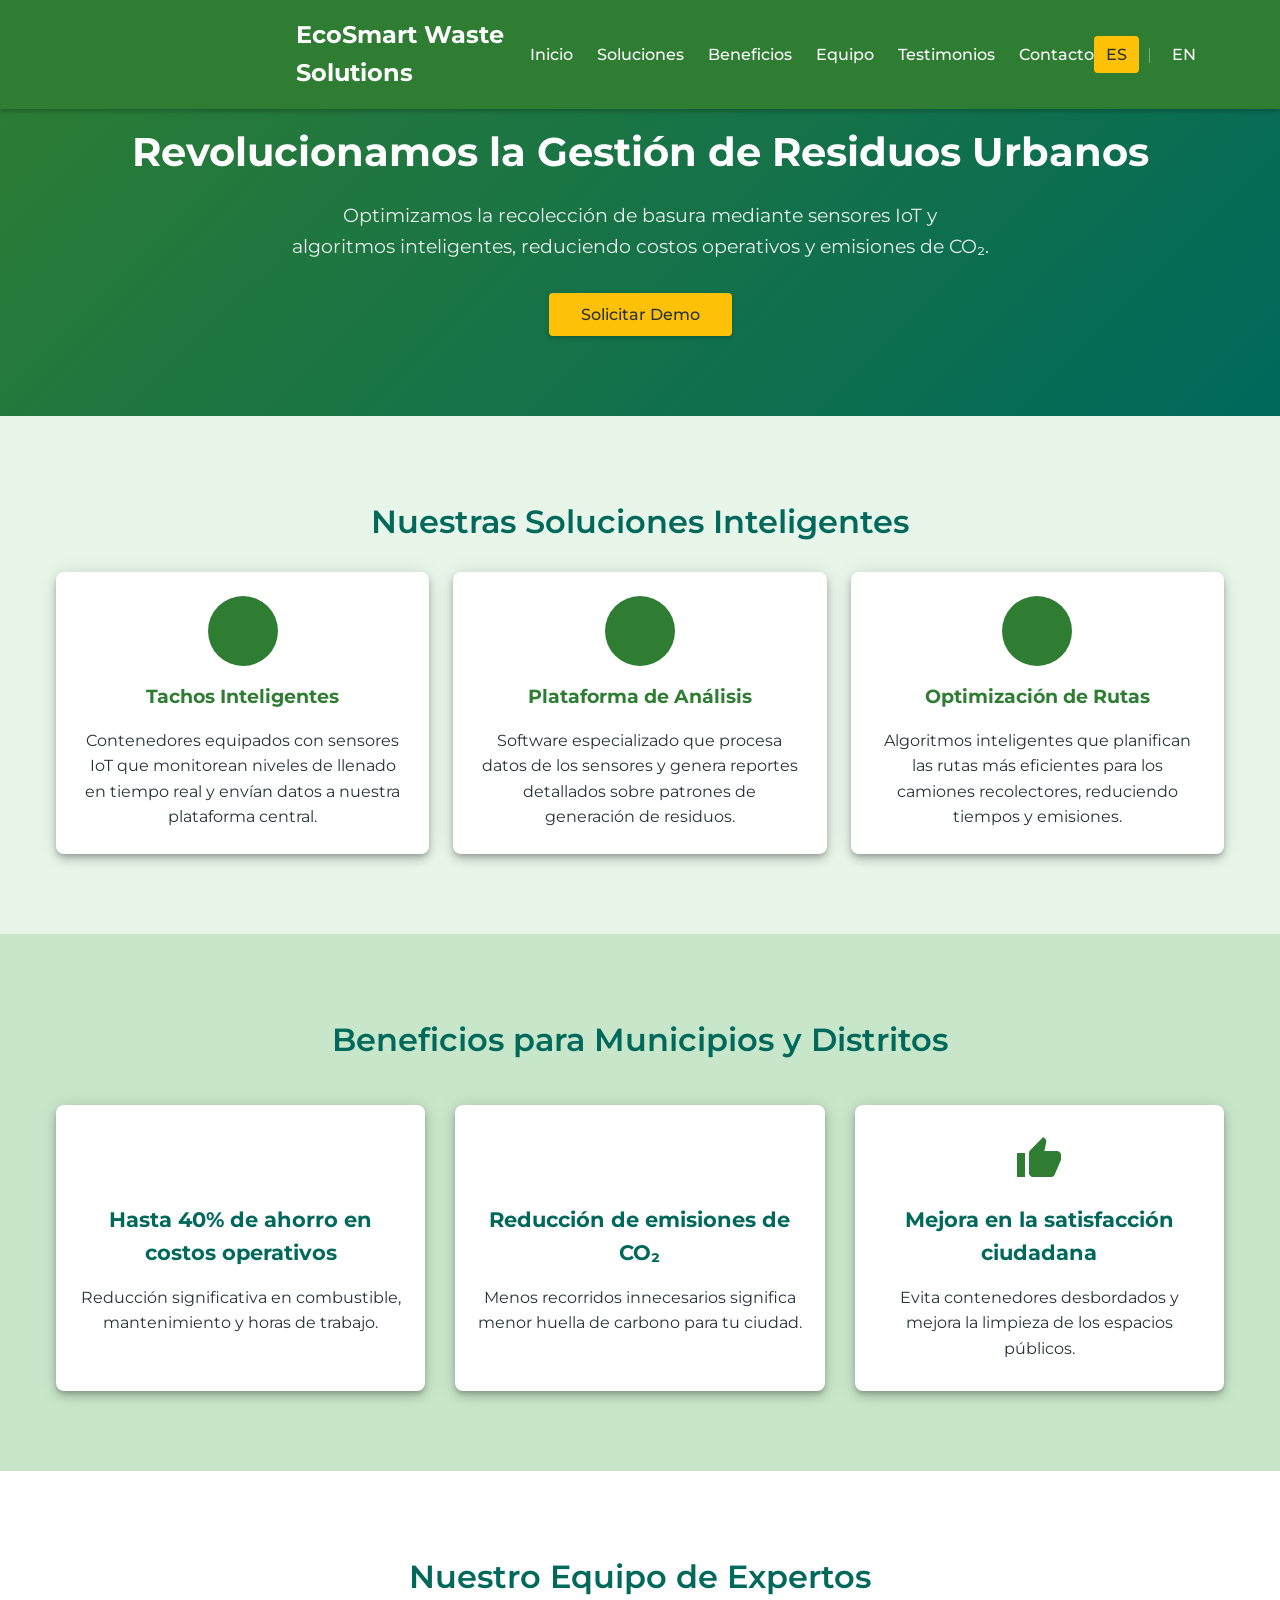
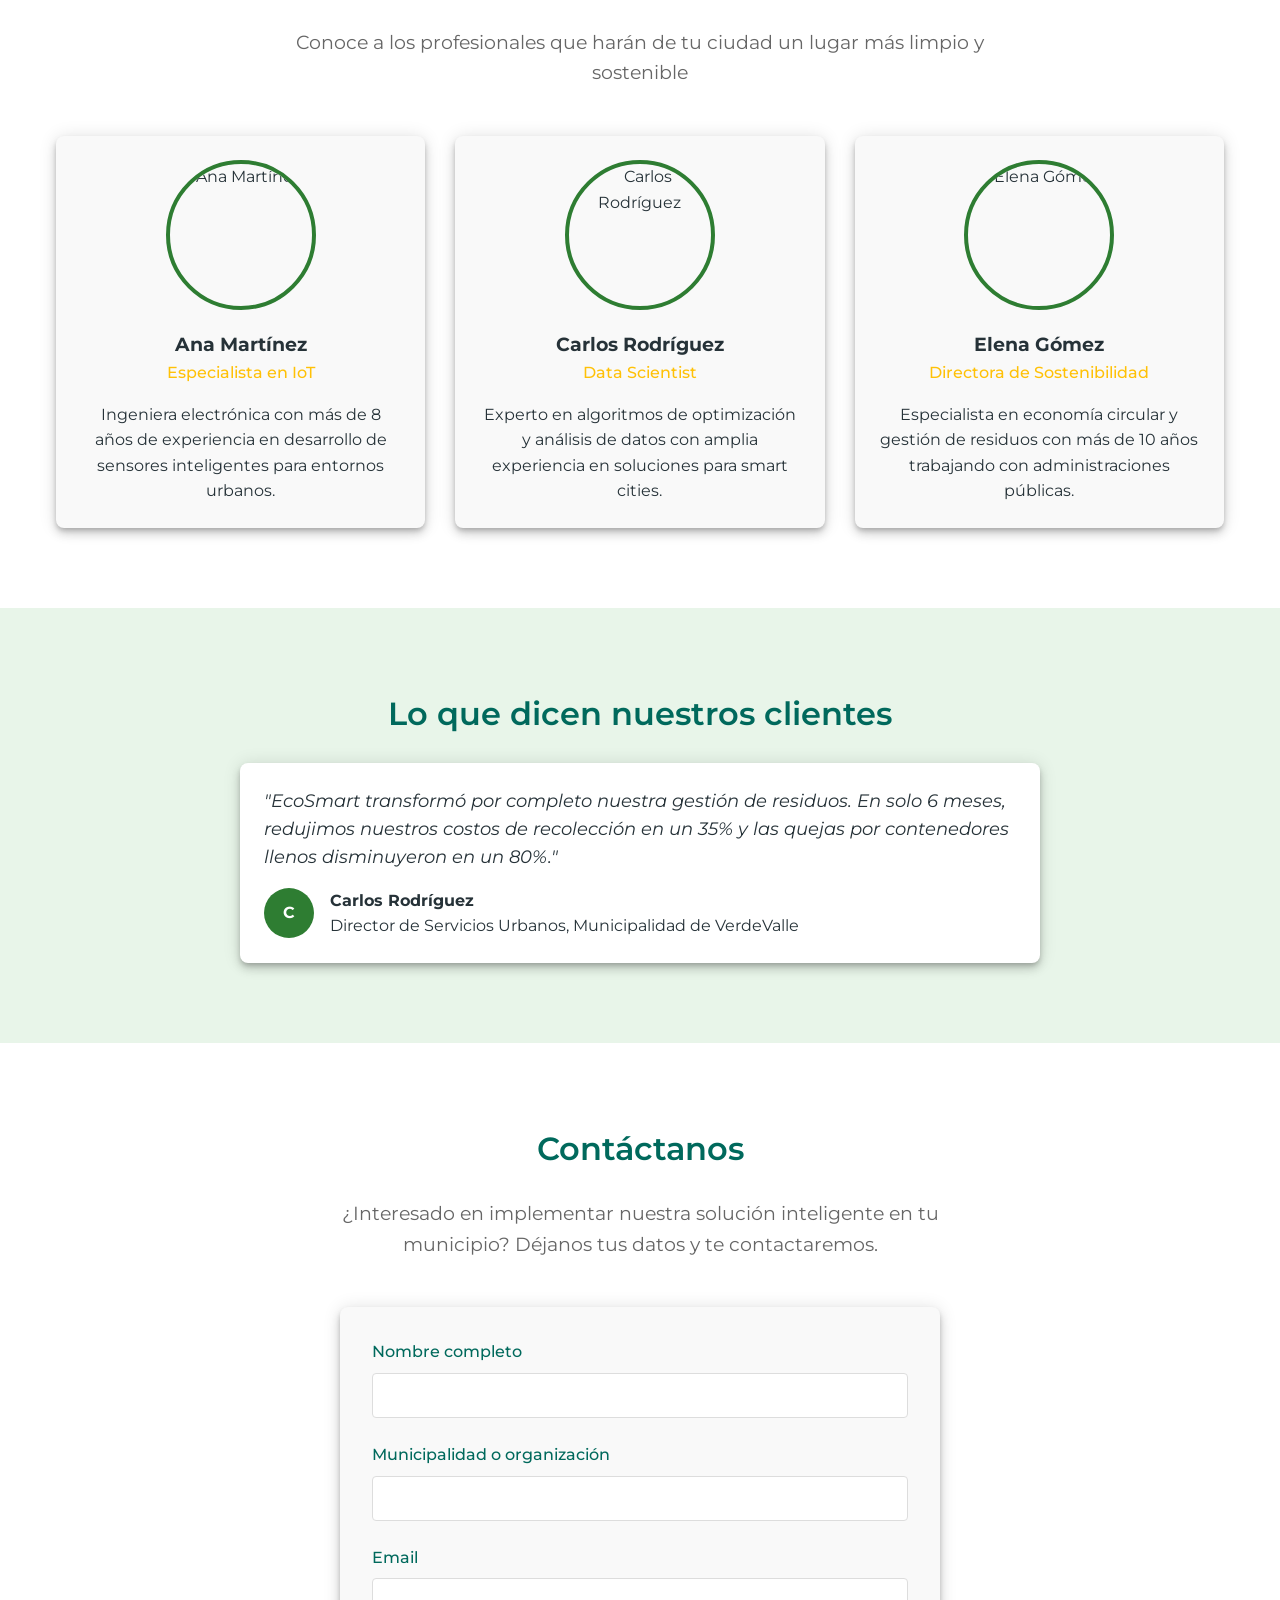
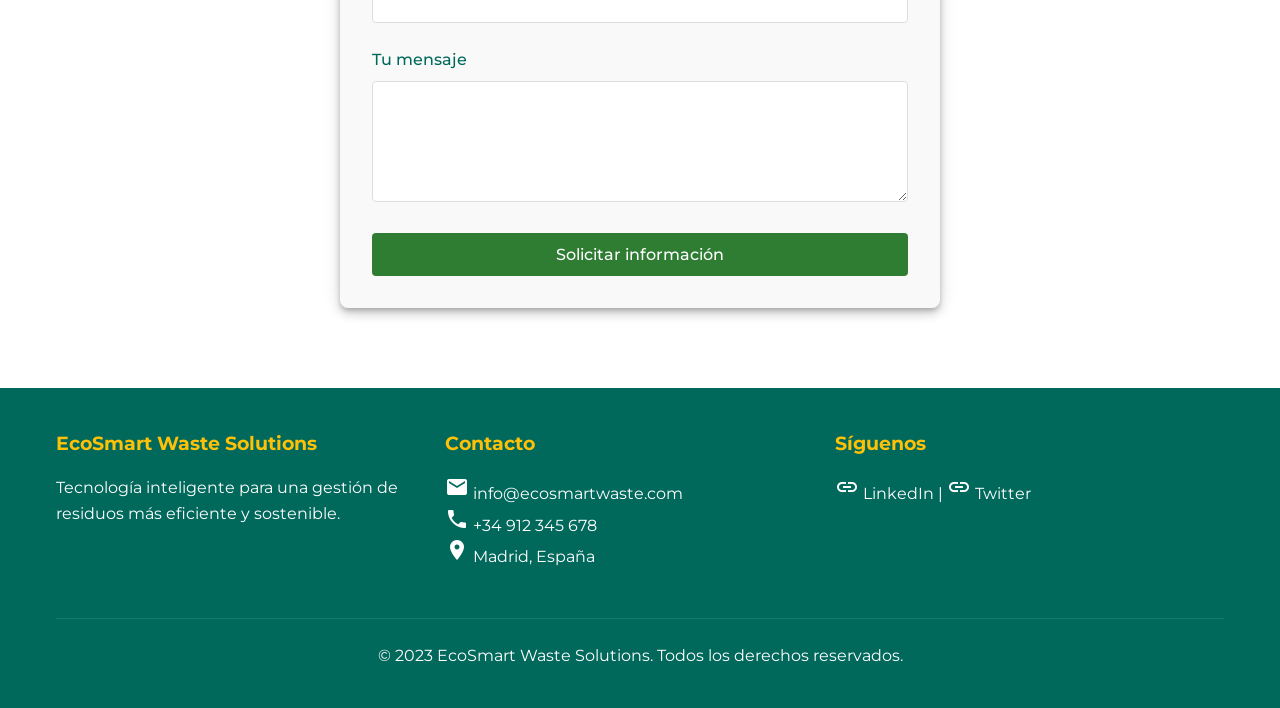
==== index.html @ aa2f8353 "Reestructured the landing page for better usability and accessibility." ====
<!DOCTYPE html>
<html lang="es">
<head>
    <meta charset="UTF-8">
    <meta name="viewport" content="width=device-width, initial-scale=1.0">
    <title>EcoSmart Waste Solutions - Gestión Inteligente de Residuos</title>
    
    <!-- Iconos de Material -->
    <link href="https://fonts.googleapis.com/icon?family=Material+Icons" rel="stylesheet">
    
    <!-- Google Fonts -->
    <link href="https://fonts.googleapis.com/css2?family=Roboto:wght@300;400;500;700&family=Montserrat:wght@400;500;600;700&display=swap" rel="stylesheet">
    
    <!-- Nuestro CSS personalizado -->
    <link rel="stylesheet" href="styles.css">
</head>
<body>
    <!-- Header -->
    <header>
        <div class="container">
            <div class="header-content">
                <div class="logo">
                    <i class="material-icons">recycling</i>
                    <span>EcoSmart Waste Solutions</span>
                </div>
                    <nav>
                        <button class="mobile-menu-btn" id="menuBtn" aria-label="Menú móvil">
                            <i class="material-icons">menu</i>
                        </button>
                        <ul id="navMenu">
                            <li><a href="#inicio">Inicio</a></li>
                            <li><a href="#soluciones">Soluciones</a></li>
                            <li><a href="#beneficios">Beneficios</a></li>
                            <li><a href="#equipo">Equipo</a></li>
                            <li><a href="#testimonios">Testimonios</a></li>
                            <li><a href="#contacto">Contacto</a></li>
                        </ul>
                    </nav>
                    <div class="header-right">
                    <div class="language-switcher">
                        <a href="index.html" class="language-btn active">ES</a>
                        <span class="language-divider">|</span>
                        <a href="index-en.html" class="language-btn">EN</a>
                    </div>
                </div>
            </div>
        </div>
    </header>

    <!-- Hero Section -->
    <section class="hero" id="inicio">
        <div class="container">
            <h1>Revolucionamos la Gestión de Residuos Urbanos</h1>
            <p>Optimizamos la recolección de basura mediante sensores IoT y algoritmos inteligentes, reduciendo costos operativos y emisiones de CO₂.</p>
            <button class="cta-button">Solicitar Demo</button>
        </div>
    </section>

    <!-- Features Section -->
    <section class="features" id="soluciones">
        <div class="container">
            <h2 class="section-title">Nuestras Soluciones Inteligentes</h2>
            <div class="features-grid">
                <div class="feature-card">
                    <div class="feature-icon">
                        <i class="material-icons">sensors</i>
                    </div>
                    <h3>Tachos Inteligentes</h3>
                    <p>Contenedores equipados con sensores IoT que monitorean niveles de llenado en tiempo real y envían datos a nuestra plataforma central.</p>
                </div>
                
                <div class="feature-card">
                    <div class="feature-icon">
                        <i class="material-icons">analytics</i>
                    </div>
                    <h3>Plataforma de Análisis</h3>
                    <p>Software especializado que procesa datos de los sensores y genera reportes detallados sobre patrones de generación de residuos.</p>
                </div>
                
                <div class="feature-card">
                    <div class="feature-icon">
                        <i class="material-icons">route</i>
                    </div>
                    <h3>Optimización de Rutas</h3>
                    <p>Algoritmos inteligentes que planifican las rutas más eficientes para los camiones recolectores, reduciendo tiempos y emisiones.</p>
                </div>
            </div>
        </div>
    </section>

    <!-- Benefits Section -->
    <section class="benefits" id="beneficios">
        <div class="container">
            <h2 class="section-title">Beneficios para Municipios y Distritos</h2>
            <div class="benefits-content">
                <div class="benefit-item">
                    <i class="material-icons">savings</i>
                    <h3>Hasta 40% de ahorro en costos operativos</h3>
                    <p>Reducción significativa en combustible, mantenimiento y horas de trabajo.</p>
                </div>
                <div class="benefit-item">
                    <i class="material-icons">eco</i>
                    <h3>Reducción de emisiones de CO₂</h3>
                    <p>Menos recorridos innecesarios significa menor huella de carbono para tu ciudad.</p>
                </div>
                <div class="benefit-item">
                    <i class="material-icons">thumb_up</i>
                    <h3>Mejora en la satisfacción ciudadana</h3>
                    <p>Evita contenedores desbordados y mejora la limpieza de los espacios públicos.</p>
                </div>
            </div>
        </div>
    </section>

    <!-- Team Section -->
    <section class="team-section" id="equipo">
        <div class="container">
            <h2 class="section-title">Nuestro Equipo de Expertos</h2>
            <p class="section-subtitle">Conoce a los profesionales que harán de tu ciudad un lugar más limpio y sostenible</p>
            
            <div class="team-grid">
                <div class="team-card">
                    <div class="team-image">
                        <img src="https://images.unsplash.com/photo-1573496359142-b8d87734a5a2?ixlib=rb-4.0.3&ixid=M3wxMjA3fDB8MHxwaG90by1wYWdlfHx8fGVufDB8fHx8fA%3D%3D&auto=format&fit=crop&w=400&q=80" alt="Ana Martínez">
                    </div>
                    <div class="team-content">
                        <h3>Ana Martínez</h3>
                        <p class="team-role">Especialista en IoT</p>
                        <p>Ingeniera electrónica con más de 8 años de experiencia en desarrollo de sensores inteligentes para entornos urbanos.</p>
                    </div>
                </div>
                
                <div class="team-card">
                    <div class="team-image">
                        <img src="https://images.unsplash.com/photo-1560250097-0b93528c311a?ixlib=rb-4.0.3&ixid=M3wxMjA3fDB8MHxwaG90by1wYWdlfHx8fGVufDB8fHx8fA%3D%3D&auto=format&fit=crop&w=400&q=80" alt="Carlos Rodríguez">
                    </div>
                    <div class="team-content">
                        <h3>Carlos Rodríguez</h3>
                        <p class="team-role">Data Scientist</p>
                        <p>Experto en algoritmos de optimización y análisis de datos con amplia experiencia en soluciones para smart cities.</p>
                    </div>
                </div>
                
                <div class="team-card">
                    <div class="team-image">
                        <img src="https://images.unsplash.com/photo-1580489944761-15a19d654956?ixlib=rb-4.0.3&ixid=M3wxMjA3fDB8MHxwaG90by1wYWdlfHx8fGVufDB8fHx8fA%3D%3D&auto=format&fit=crop&w=400&q=80" alt="Elena Gómez">
                    </div>
                    <div class="team-content">
                        <h3>Elena Gómez</h3>
                        <p class="team-role">Directora de Sostenibilidad</p>
                        <p>Especialista en economía circular y gestión de residuos con más de 10 años trabajando con administraciones públicas.</p>
                    </div>
                </div>
            </div>
        </div>
    </section>

    <!-- Testimonials Section -->
    <section class="testimonials" id="testimonios">
        <div class="container">
            <h2 class="section-title">Lo que dicen nuestros clientes</h2>
            <div class="testimonial-card">
                <p class="testimonial-content">"EcoSmart transformó por completo nuestra gestión de residuos. En solo 6 meses, redujimos nuestros costos de recolección en un 35% y las quejas por contenedores llenos disminuyeron en un 80%."</p>
                <div class="testimonial-author">
                    <div class="author-avatar">C</div>
                    <div>
                        <strong>Carlos Rodríguez</strong>
                        <p>Director de Servicios Urbanos, Municipalidad de VerdeValle</p>
                    </div>
                </div>
            </div>
        </div>
    </section>

    <!-- Contact Section -->
    <section class="contact" id="contacto">
        <div class="container">
            <h2 class="section-title">Contáctanos</h2>
            <p class="section-subtitle">¿Interesado en implementar nuestra solución inteligente en tu municipio? Déjanos tus datos y te contactaremos.</p>
            <div class="contact-form">
                <form id="contactForm">
                    <div class="form-group">
                        <label for="name">Nombre completo</label>
                        <input type="text" id="name" name="name" required>
                    </div>

                    <div class="form-group">
                        <label for="organization">Municipalidad o organización</label>
                        <input type="text" id="organization" name="organization" required>
                    </div>

                    <div class="form-group">
                        <label for="email">Email</label>
                        <input type="email" id="email" name="email" required>
                    </div>

                    <div class="form-group">
                        <label for="message">Tu mensaje</label>
                        <textarea id="message" name="message" rows="5" required></textarea>
                    </div>

                    <button type="submit" class="submit-button">Solicitar información</button>
                </form>
            </div>
        </div>
    </section>

    <!-- Footer -->
    <footer>
        <div class="container">
            <div class="footer-content">
                <div class="footer-section">
                    <h3>EcoSmart Waste Solutions</h3>
                    <p>Tecnología inteligente para una gestión de residuos más eficiente y sostenible.</p>
                </div>
                <div class="footer-section">
                    <h3>Contacto</h3>
                    <p><i class="material-icons">email</i> info@ecosmartwaste.com</p>
                    <p><i class="material-icons">phone</i> +34 912 345 678</p>
                    <p><i class="material-icons">location_on</i> Madrid, España</p>
                </div>
                <div class="footer-section">
                    <h3>Síguenos</h3>
                    <p>
                        <a href="#"><i class="material-icons">link</i> LinkedIn</a> | 
                        <a href="#"><i class="material-icons">link</i> Twitter</a>
                    </p>
                </div>
            </div>
            <div class="footer-bottom">
                <p>&copy; 2023 EcoSmart Waste Solutions. Todos los derechos reservados.</p>
            </div>
        </div>
    </footer>
</body>
</html>
---- styles.css ----
:root {
    --primary-color: #2E7D32; /* Verde principal */
    --accent-color: #FFC107; /* Amarillo/accento */
    --secondary-color: #00695C; /* Verde oscuro */
    --light-text: #ffffff;
    --dark-text: #263238;
    --light-bg: #E8F5E9; /* Verde muy claro */
    --medium-bg: #C8E6C9; /* Verde claro */
    --card-shadow: 0 3px 5px -1px rgba(0,0,0,.2), 0 6px 10px 0 rgba(0,0,0,.14), 0 1px 18px 0 rgba(0,0,0,.12);
}

* {
    margin: 0;
    padding: 0;
    box-sizing: border-box;
    font-family: 'Montserrat', 'Roboto', sans-serif;
}

body {
    background-color: var(--light-bg);
    color: var(--dark-text);
    line-height: 1.6;
}

.container {
    width: 100%;
    max-width: 1200px;
    margin: 0 auto;
    padding: 0 16px;
}

/* Header Styles */
header {
    background-color: var(--primary-color);
    color: var(--light-text);
    position: fixed;
    width: 100%;
    z-index: 1000;
    box-shadow: 0 2px 5px rgba(0,0,0,0.26);
}

.header-content {
    display: flex;
    justify-content: space-between;
    align-items: center;
    padding: 16px;
}

.header-right {
    display: flex;
    align-items: center;
    gap: 30px;
}

.logo {
    font-size: 24px;
    font-weight: 700;
    display: flex;
    align-items: center;
}

.logo i {
    margin-right: 8px;
    color: var(--accent-color);
}

nav {
    display: flex;
    align-items: center;
}

.language-switcher {
    display: flex;
    align-items: center;
    gap: 8px;
    margin-left: auto;
}

.language-btn {
    padding: 6px 12px;
    color: var(--light-text);
    text-decoration: none;
    font-weight: 500;
    background-color: transparent;
    transition: all 0.3s;
    border-radius: 4px;
}

.language-btn.active {
    background-color: var(--accent-color);
    color: var(--dark-text);
}

.language-btn:hover:not(.active) {
    background-color: rgba(255, 255, 255, 0.1);
}

.language-divider {
    color: rgba(255, 255, 255, 0.5);
    font-weight: 300;
}

nav ul {
    display: flex;
    list-style: none;
}

nav ul li {
    margin-left: 24px;
}

nav ul li a {
    color: var(--light-text);
    text-decoration: none;
    font-weight: 500;
    transition: color 0.3s;
}

nav ul li a:hover {
    color: var(--accent-color);
}

.mobile-menu-btn {
    display: none;
    background: none;
    border: none;
    color: var(--light-text);
    font-size: 24px;
    cursor: pointer;
    margin-left: 15px;
}

/* Hero Section */
.hero {
    padding-top: 120px;
    padding-bottom: 80px;
    background: linear-gradient(135deg, var(--primary-color), var(--secondary-color));
    color: var(--light-text);
    text-align: center;
}

.hero h1 {
    font-size: 2.5rem;
    margin-bottom: 16px;
    font-weight: 700;
}

.hero p {
    font-size: 1.2rem;
    max-width: 700px;
    margin: 0 auto 32px;
    opacity: 0.9;
}

.cta-button {
    background-color: var(--accent-color);
    color: var(--dark-text);
    border: none;
    padding: 12px 32px;
    font-size: 1rem;
    border-radius: 4px;
    cursor: pointer;
    font-weight: 500;
    transition: all 0.3s;
    box-shadow: 0 2px 5px rgba(0,0,0,0.2);
}

.cta-button:hover {
    background-color: #ffb300;
    transform: translateY(-2px);
    box-shadow: 0 4px 8px rgba(0,0,0,0.3);
}

/* Features Section */
.features {
    padding: 80px 0;
}

.section-title {
    text-align: center;
    margin-bottom: 24px;
    color: var(--secondary-color);
    font-size: 2rem;
    font-weight: 600;
}

.section-subtitle {
    text-align: center;
    margin-bottom: 48px;
    font-size: 1.2rem;
    max-width: 700px;
    margin-left: auto;
    margin-right: auto;
    color: #666;
}

.features-grid {
    display: grid;
    grid-template-columns: repeat(auto-fit, minmax(300px, 1fr));
    gap: 24px;
}

.feature-card {
    text-align: center;
    transition: transform 0.3s;
    padding: 24px;
    background-color: white;
    border-radius: 8px;
    box-shadow: var(--card-shadow);
}

.feature-card:hover {
    transform: translateY(-5px);
}

.feature-icon {
    background-color: var(--primary-color);
    color: white;
    width: 70px;
    height: 70px;
    border-radius: 50%;
    display: flex;
    align-items: center;
    justify-content: center;
    margin: 0 auto 16px;
    font-size: 32px;
}

.feature-card h3 {
    margin-bottom: 16px;
    color: var(--primary-color);
}

/* Benefits Section */
.benefits {
    padding: 80px 0;
    background-color: var(--medium-bg);
}

.benefits-content {
    display: grid;
    grid-template-columns: repeat(auto-fit, minmax(300px, 1fr));
    gap: 30px;
    margin-top: 40px;
}

.benefit-item {
    text-align: center;
    padding: 30px 20px;
    background-color: white;
    border-radius: 8px;
    box-shadow: var(--card-shadow);
}

.benefit-item i {
    font-size: 48px;
    color: var(--primary-color);
    margin-bottom: 20px;
}

.benefit-item h3 {
    color: var(--secondary-color);
    margin-bottom: 15px;
    font-size: 1.3rem;
}

/* Team Section */
.team-section {
    padding: 80px 0;
    background-color: white;
}

.team-grid {
    display: grid;
    grid-template-columns: repeat(auto-fit, minmax(300px, 1fr));
    gap: 30px;
    margin-top: 40px;
}

.team-card {
    text-align: center;
    padding: 24px;
    background-color: #f9f9f9;
    border-radius: 8px;
    box-shadow: var(--card-shadow);
    transition: transform 0.3s;
}

.team-card:hover {
    transform: translateY(-5px);
}

.team-image {
    width: 150px;
    height: 150px;
    margin: 0 auto 20px;
    border-radius: 50%;
    overflow: hidden;
    border: 4px solid var(--primary-color);
}

.team-image img {
    width: 100%;
    height: 100%;
    object-fit: cover;
}

.team-role {
    color: var(--accent-color);
    font-weight: 500;
    margin-bottom: 16px;
}

/* Testimonials Section */
.testimonials {
    background-color: var(--light-bg);
    padding: 80px 0;
}

.testimonial-card {
    margin: 16px;
    padding: 24px;
    background-color: white;
    border-radius: 8px;
    box-shadow: var(--card-shadow);
    max-width: 800px;
    margin: 0 auto;
}

.testimonial-content {
    font-style: italic;
    margin-bottom: 16px;
    font-size: 1.1rem;
    line-height: 1.6;
}

.testimonial-author {
    display: flex;
    align-items: center;
}

.author-avatar {
    width: 50px;
    height: 50px;
    border-radius: 50%;
    background-color: var(--primary-color);
    color: white;
    display: flex;
    align-items: center;
    justify-content: center;
    margin-right: 16px;
    font-weight: bold;
}

/* Contact Section */
.contact {
    padding: 80px 0;
    background-color: white;
}

.contact-form {
    max-width: 600px;
    margin: 0 auto;
    padding: 32px;
    background-color: #f9f9f9;
    border-radius: 8px;
    box-shadow: var(--card-shadow);
}

.form-group {
    margin-bottom: 24px;
}

.form-group label {
    display: block;
    margin-bottom: 8px;
    font-weight: 500;
    color: var(--secondary-color);
}

.form-group input,
.form-group textarea {
    width: 100%;
    padding: 12px;
    border: 1px solid #ddd;
    border-radius: 4px;
    font-size: 1rem;
    transition: border-color 0.3s;
}

.form-group input:focus,
.form-group textarea:focus {
    outline: none;
    border-color: var(--primary-color);
    box-shadow: 0 0 0 2px rgba(46, 125, 50, 0.2);
}

.submit-button {
    width: 100%;
    padding: 12px;
    font-size: 1rem;
    font-weight: 500;
    background-color: var(--primary-color);
    color: white;
    border: none;
    border-radius: 4px;
    cursor: pointer;
    transition: background-color 0.3s;
}

.submit-button:hover {
    background-color: var(--secondary-color);
}

/* Footer */
footer {
    background-color: var(--secondary-color);
    color: var(--light-text);
    padding: 40px 0;
}

.footer-content {
    display: flex;
    flex-wrap: wrap;
    justify-content: space-between;
}

.footer-section {
    flex: 1;
    min-width: 250px;
    margin-bottom: 24px;
}

.footer-section h3 {
    margin-bottom: 16px;
    font-size: 1.2rem;
    color: var(--accent-color);
}

.footer-section a {
    color: var(--light-text);
    text-decoration: none;
}

.footer-section a:hover {
    text-decoration: underline;
}

.footer-bottom {
    text-align: center;
    padding-top: 24px;
    border-top: 1px solid rgba(255,255,255,0.1);
    margin-top: 24px;
}

/* Responsive Design */
@media (max-width: 768px) {
    .header-content {
        flex-direction: column;
        gap: 15px;
    }
    
    .header-right {
        width: 100%;
        justify-content: space-between;
    }
    
    nav ul {
        display: none;
        position: absolute;
        top: 120px;
        left: 0;
        width: 100%;
        background-color: var(--primary-color);
        flex-direction: column;
        padding: 16px 0;
        box-shadow: 0 5px 5px rgba(0,0,0,0.2);
        z-index: 1000;
    }
    
    nav ul.show {
        display: flex;
    }
    
    nav ul li {
        margin: 0;
        text-align: center;
        padding: 12px 0;
    }
    
    .mobile-menu-btn {
        display: block;
    }
    
    .hero h1 {
        font-size: 2rem;
    }
    
    .hero p {
        font-size: 1rem;
    }
    
    .benefits-content,
    .features-grid,
    .team-grid {
        grid-template-columns: 1fr;
    }
    
    .footer-content {
        flex-direction: column;
    }
    
    .language-switcher {
        margin-right: 0;
    }
}
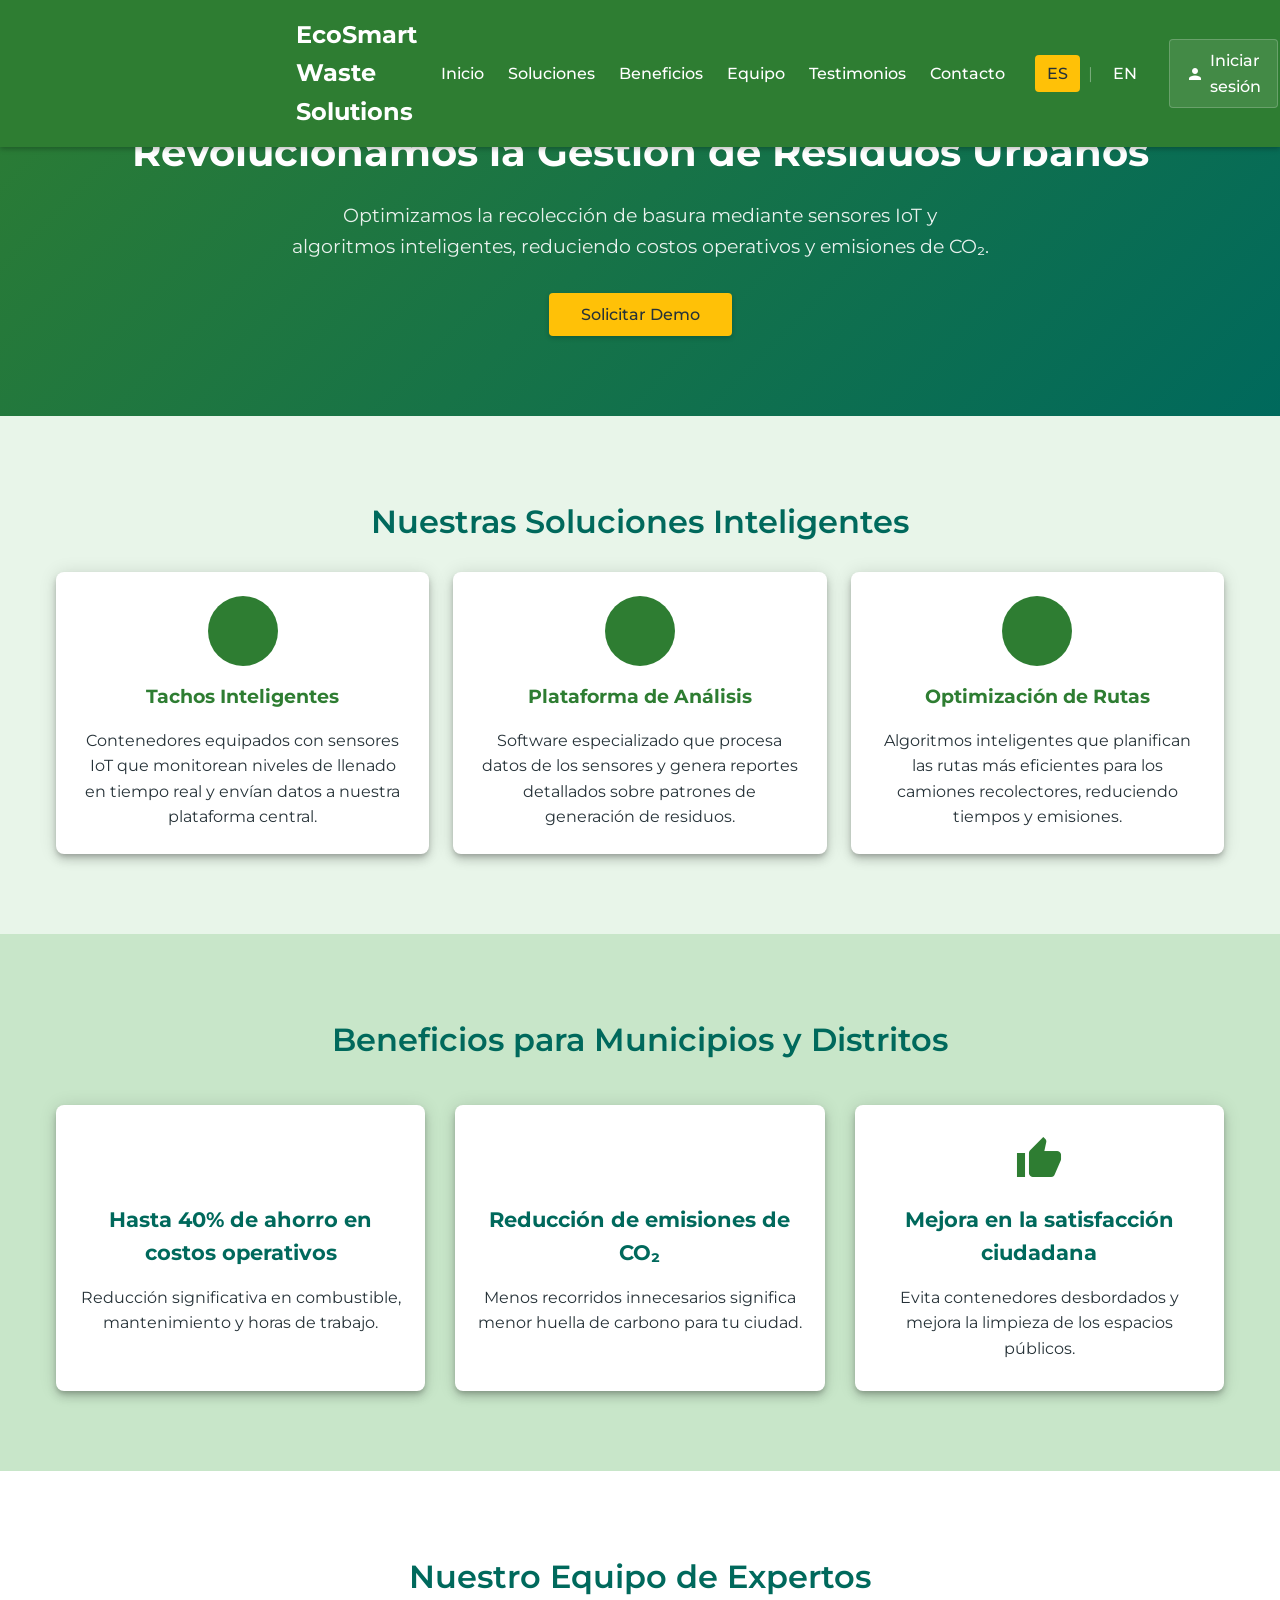
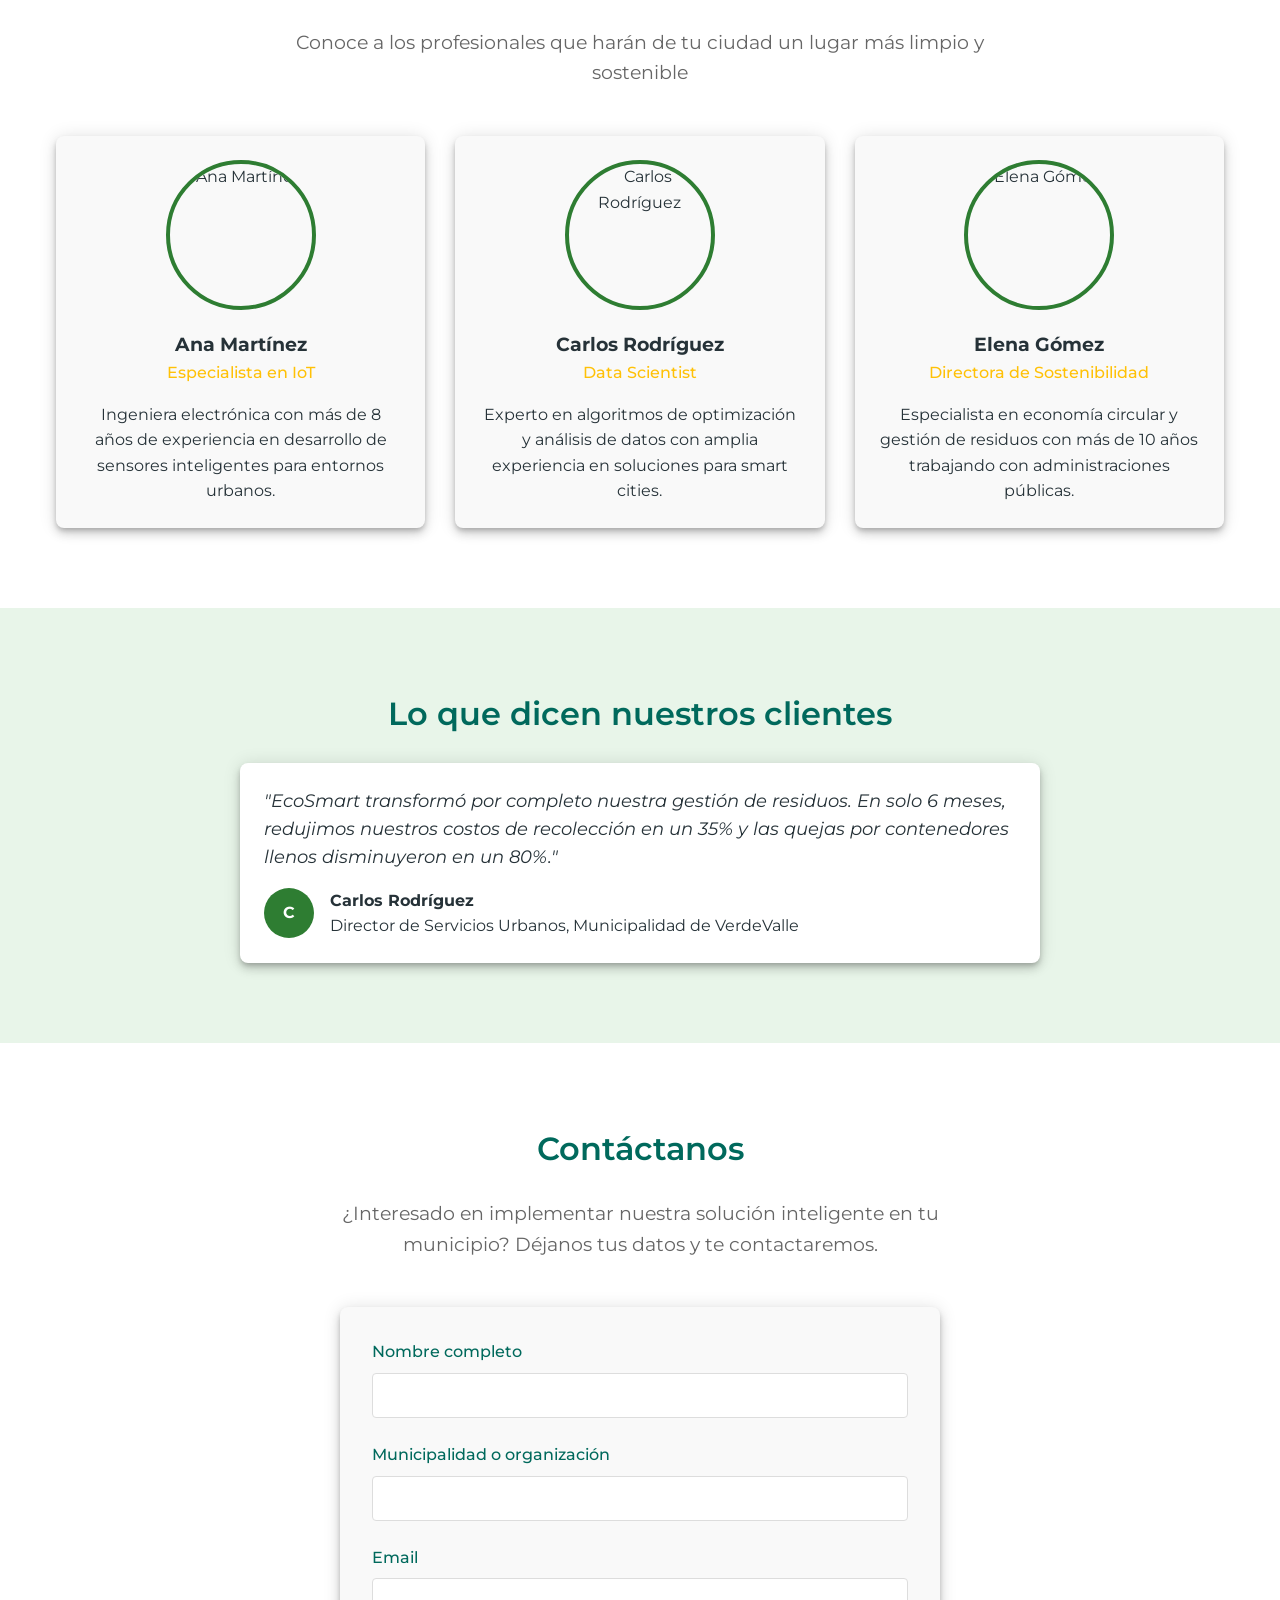
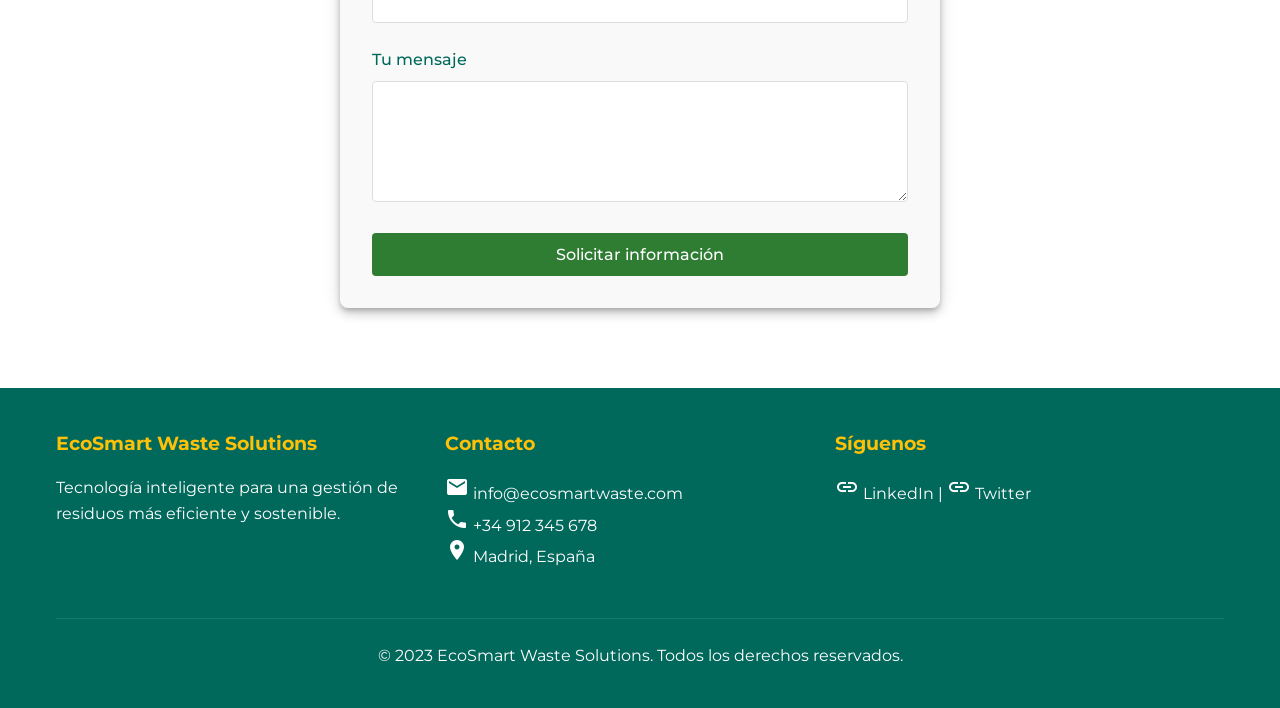
==== commit 5d777194: "Add login button and restructure header actions for improved navigation" ====
--- a/index.html
+++ b/index.html
@@ -23,6 +23,7 @@
                     <i class="material-icons">recycling</i>
                     <span>EcoSmart Waste Solutions</span>
                 </div>
+                <div class="header-right">
                     <nav>
                         <button class="mobile-menu-btn" id="menuBtn" aria-label="Menú móvil">
                             <i class="material-icons">menu</i>
@@ -36,11 +37,16 @@
                             <li><a href="#contacto">Contacto</a></li>
                         </ul>
                     </nav>
-                    <div class="header-right">
-                    <div class="language-switcher">
-                        <a href="index.html" class="language-btn active">ES</a>
-                        <span class="language-divider">|</span>
-                        <a href="index-en.html" class="language-btn">EN</a>
+                    <div class="header-actions">
+                        <div class="language-switcher">
+                            <a href="index.html" class="language-btn active">ES</a>
+                            <span class="language-divider">|</span>
+                            <a href="index-en.html" class="language-btn">EN</a>
+                        </div>
+                        <a href="http://eco-clean-web-frontend.vercel.app" class="login-btn">
+                            <i class="material-icons">person</i>
+                            Iniciar sesión
+                        </a>
                     </div>
                 </div>
             </div>
--- a/styles.css
+++ b/styles.css
@@ -52,6 +52,12 @@
     gap: 30px;
 }
 
+.header-actions {
+    display: flex;
+    align-items: center;
+    gap: 20px;
+}
+
 .logo {
     font-size: 24px;
     font-weight: 700;
@@ -73,7 +79,6 @@
     display: flex;
     align-items: center;
     gap: 8px;
-    margin-left: auto;
 }
 
 .language-btn {
@@ -98,6 +103,29 @@
 .language-divider {
     color: rgba(255, 255, 255, 0.5);
     font-weight: 300;
+}
+
+.login-btn {
+    display: flex;
+    align-items: center;
+    gap: 6px;
+    padding: 8px 16px;
+    background-color: rgba(255, 255, 255, 0.1);
+    color: var(--light-text);
+    text-decoration: none;
+    border-radius: 4px;
+    font-weight: 500;
+    transition: all 0.3s;
+    border: 1px solid rgba(255, 255, 255, 0.2);
+}
+
+.login-btn:hover {
+    background-color: rgba(255, 255, 255, 0.2);
+    transform: translateY(-1px);
+}
+
+.login-btn i {
+    font-size: 18px;
 }
 
 nav ul {
@@ -463,6 +491,18 @@
     .header-right {
         width: 100%;
         justify-content: space-between;
+    }
+    
+    .header-actions {
+        gap: 10px;
+    }
+    
+    .login-btn span {
+        display: none;
+    }
+    
+    .login-btn {
+        padding: 8px;
     }
     
     nav ul {
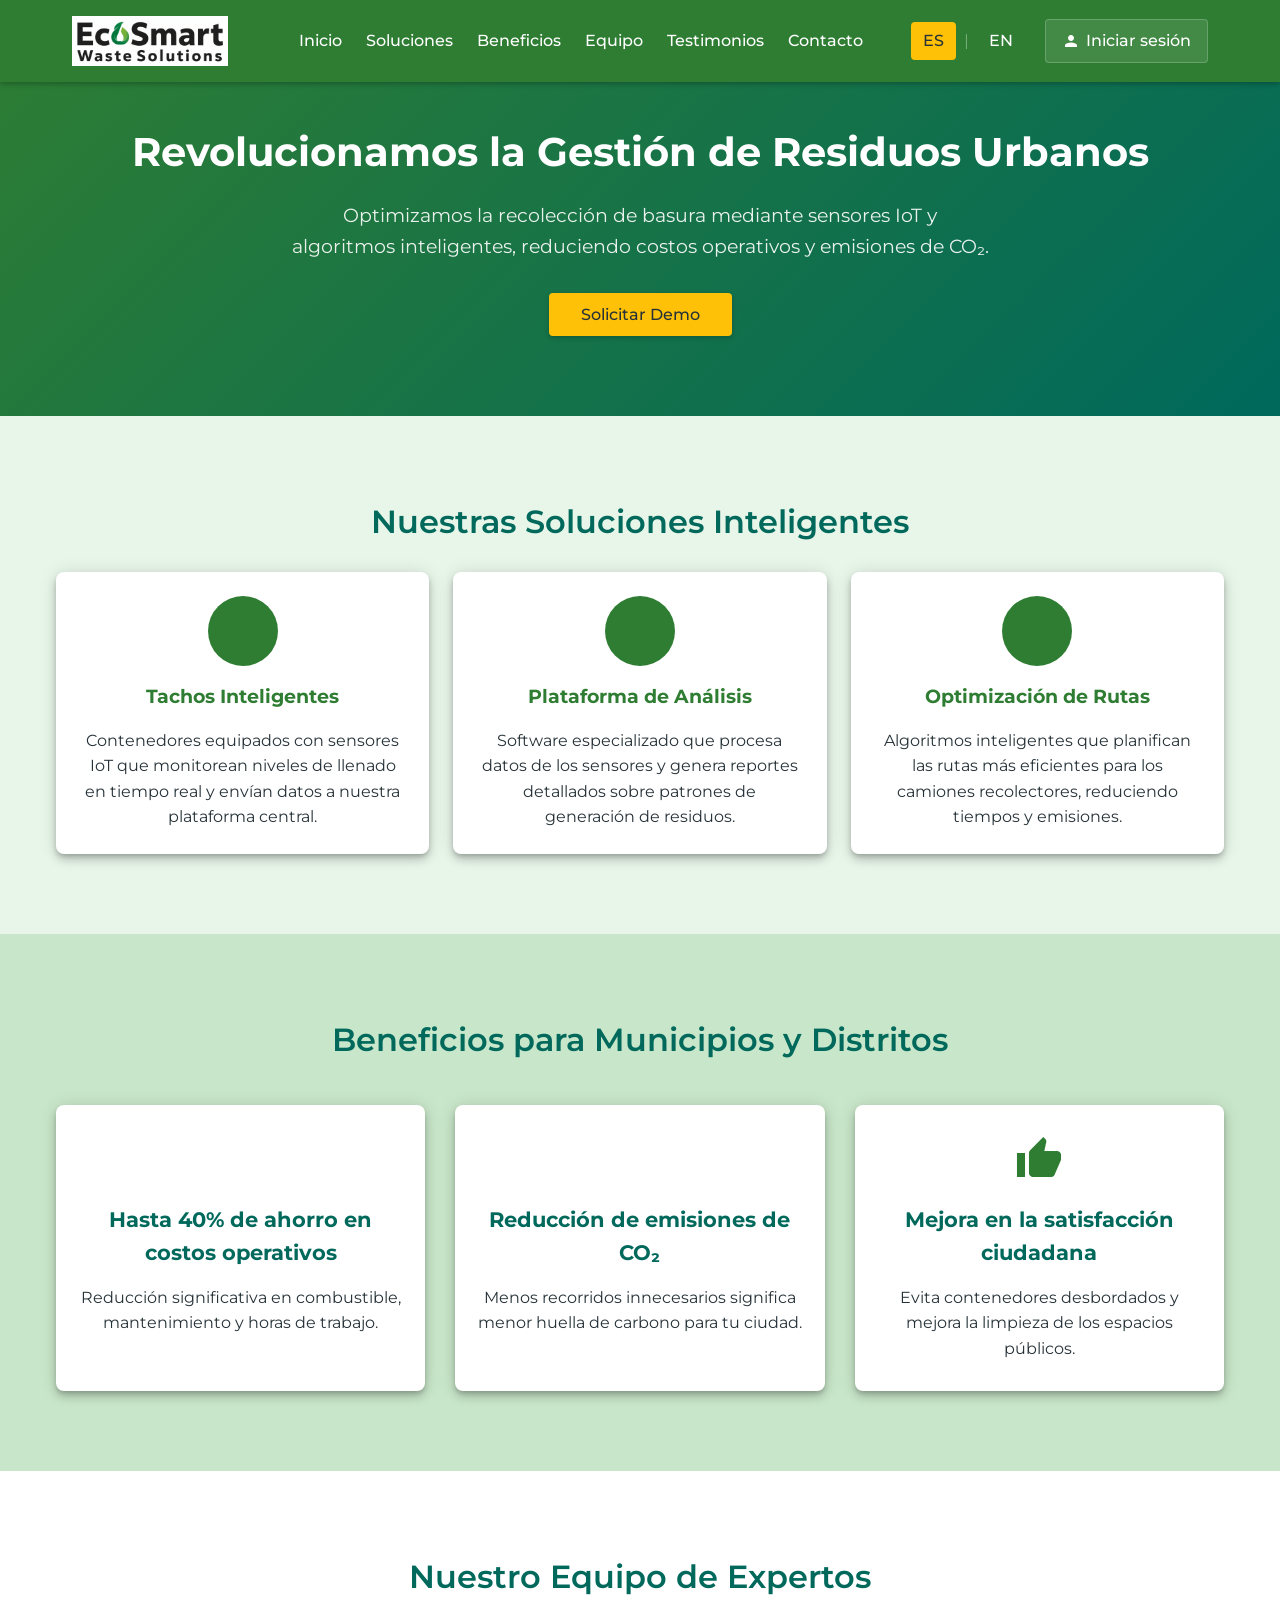
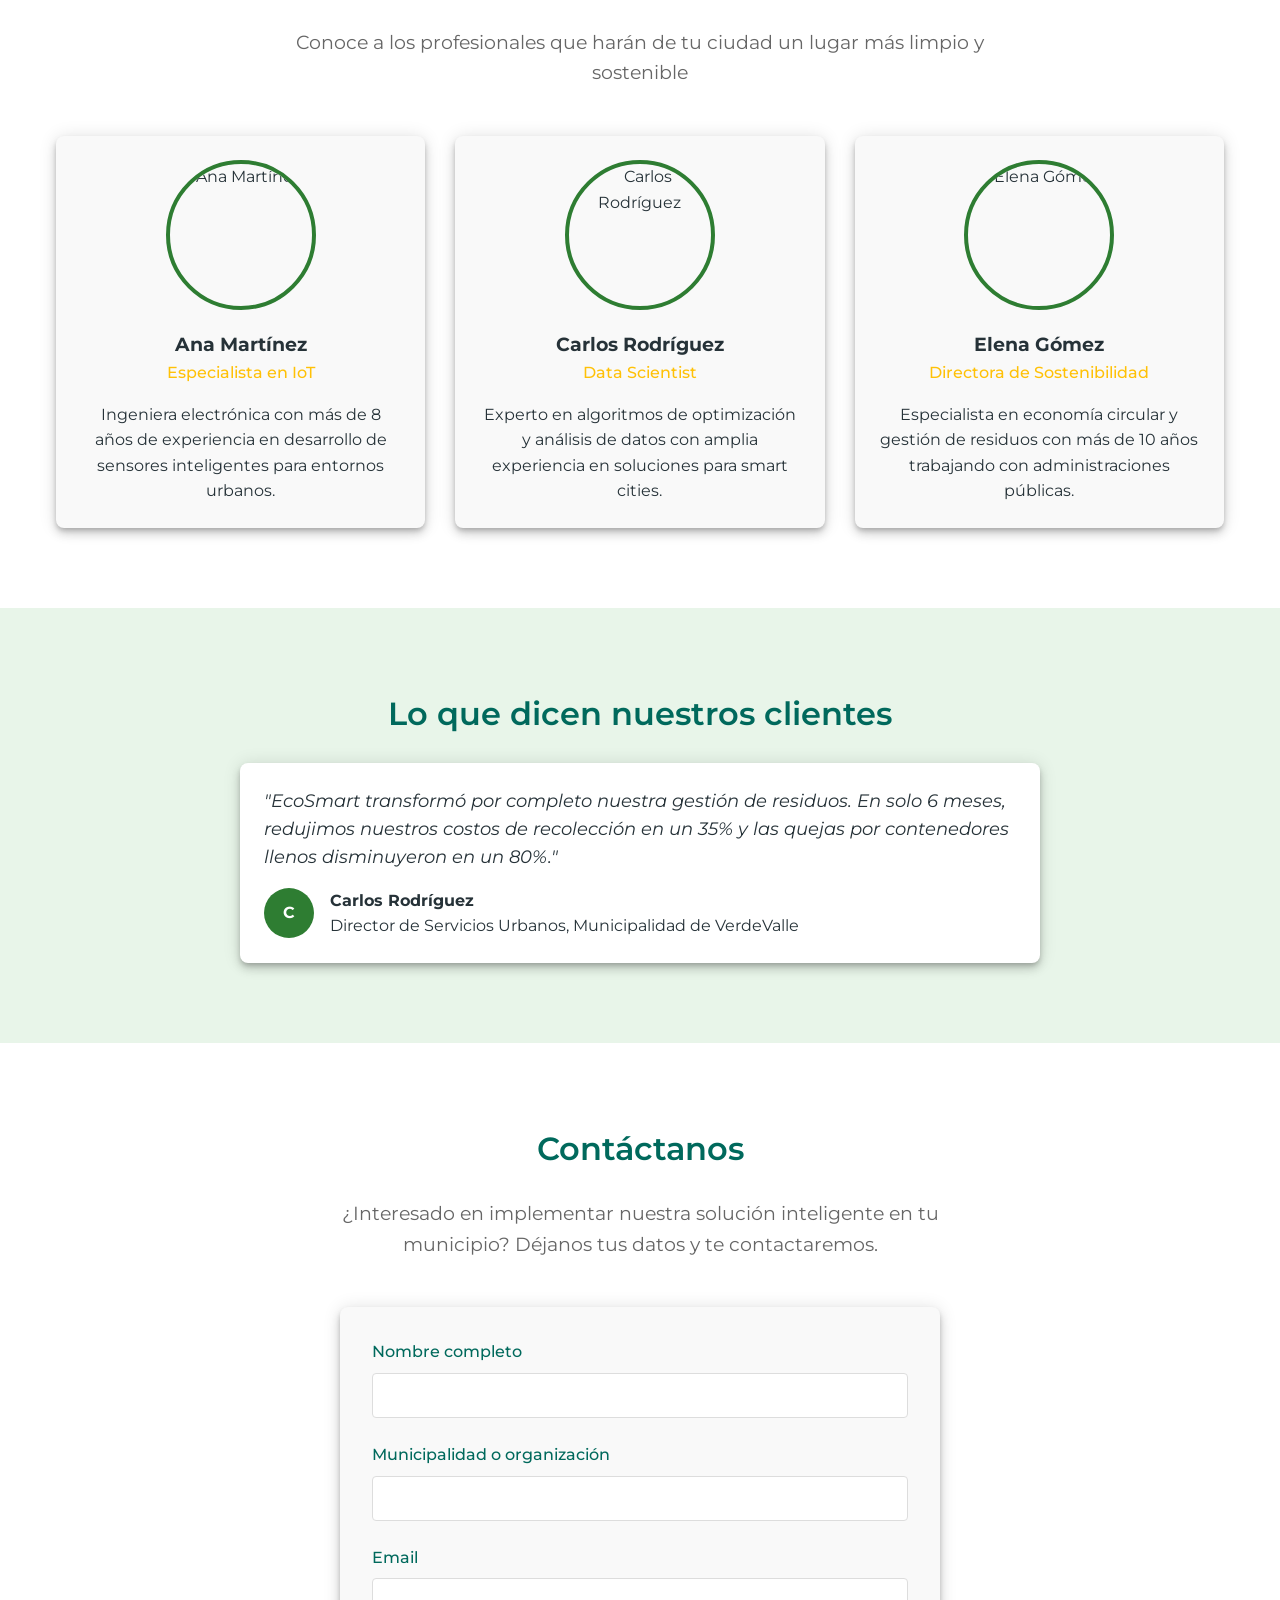
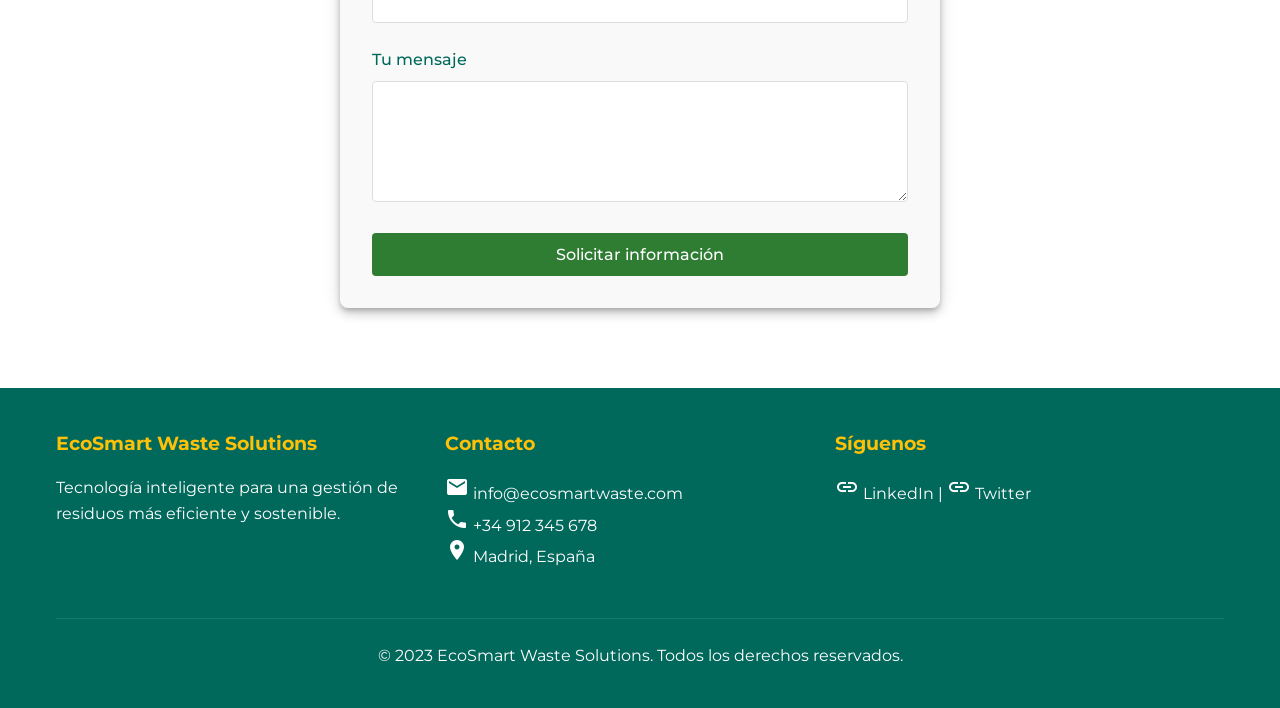
==== commit a48f5ac1: "Refactor code structure for improved readability and maintainability" ====
--- a/index.html
+++ b/index.html
@@ -20,10 +20,11 @@
         <div class="container">
             <div class="header-content">
                 <div class="logo">
-                    <i class="material-icons">recycling</i>
-                    <span>EcoSmart Waste Solutions</span>
-                </div>
-                <div class="header-right">
+                    <a href="#inicio" class="logo-link">
+                    <!-- Agrega tu logo en la carpeta images y actualiza esta ruta -->
+                    <img src="images/logo.png" alt="EcoSmart Waste Solutions" class="logo-image">
+                    </a>
+                </div>
                     <nav>
                         <button class="mobile-menu-btn" id="menuBtn" aria-label="Menú móvil">
                             <i class="material-icons">menu</i>
@@ -37,6 +38,7 @@
                             <li><a href="#contacto">Contacto</a></li>
                         </ul>
                     </nav>
+                    <div class="header-right">
                     <div class="header-actions">
                         <div class="language-switcher">
                             <a href="index.html" class="language-btn active">ES</a>
@@ -53,6 +55,7 @@
         </div>
     </header>
 
+    <!-- El resto del contenido se mantiene igual -->
     <!-- Hero Section -->
     <section class="hero" id="inicio">
         <div class="container">
--- a/styles.css
+++ b/styles.css
@@ -59,15 +59,25 @@
 }
 
 .logo {
-    font-size: 24px;
-    font-weight: 700;
-    display: flex;
-    align-items: center;
-}
-
-.logo i {
-    margin-right: 8px;
-    color: var(--accent-color);
+    display: flex;
+    align-items: center;
+}
+
+.logo-link {
+    display: flex;
+    align-items: center;
+    text-decoration: none;
+}
+
+.logo-image {
+    height: 50px;
+    width: auto;
+    display: block;
+    transition: transform 0.3s ease;
+}
+
+.logo-image:hover {
+    transform: scale(1.05);
 }
 
 nav {
@@ -495,6 +505,10 @@
     
     .header-actions {
         gap: 10px;
+    }
+    
+    .logo-image {
+        height: 40px;
     }
     
     .login-btn span {
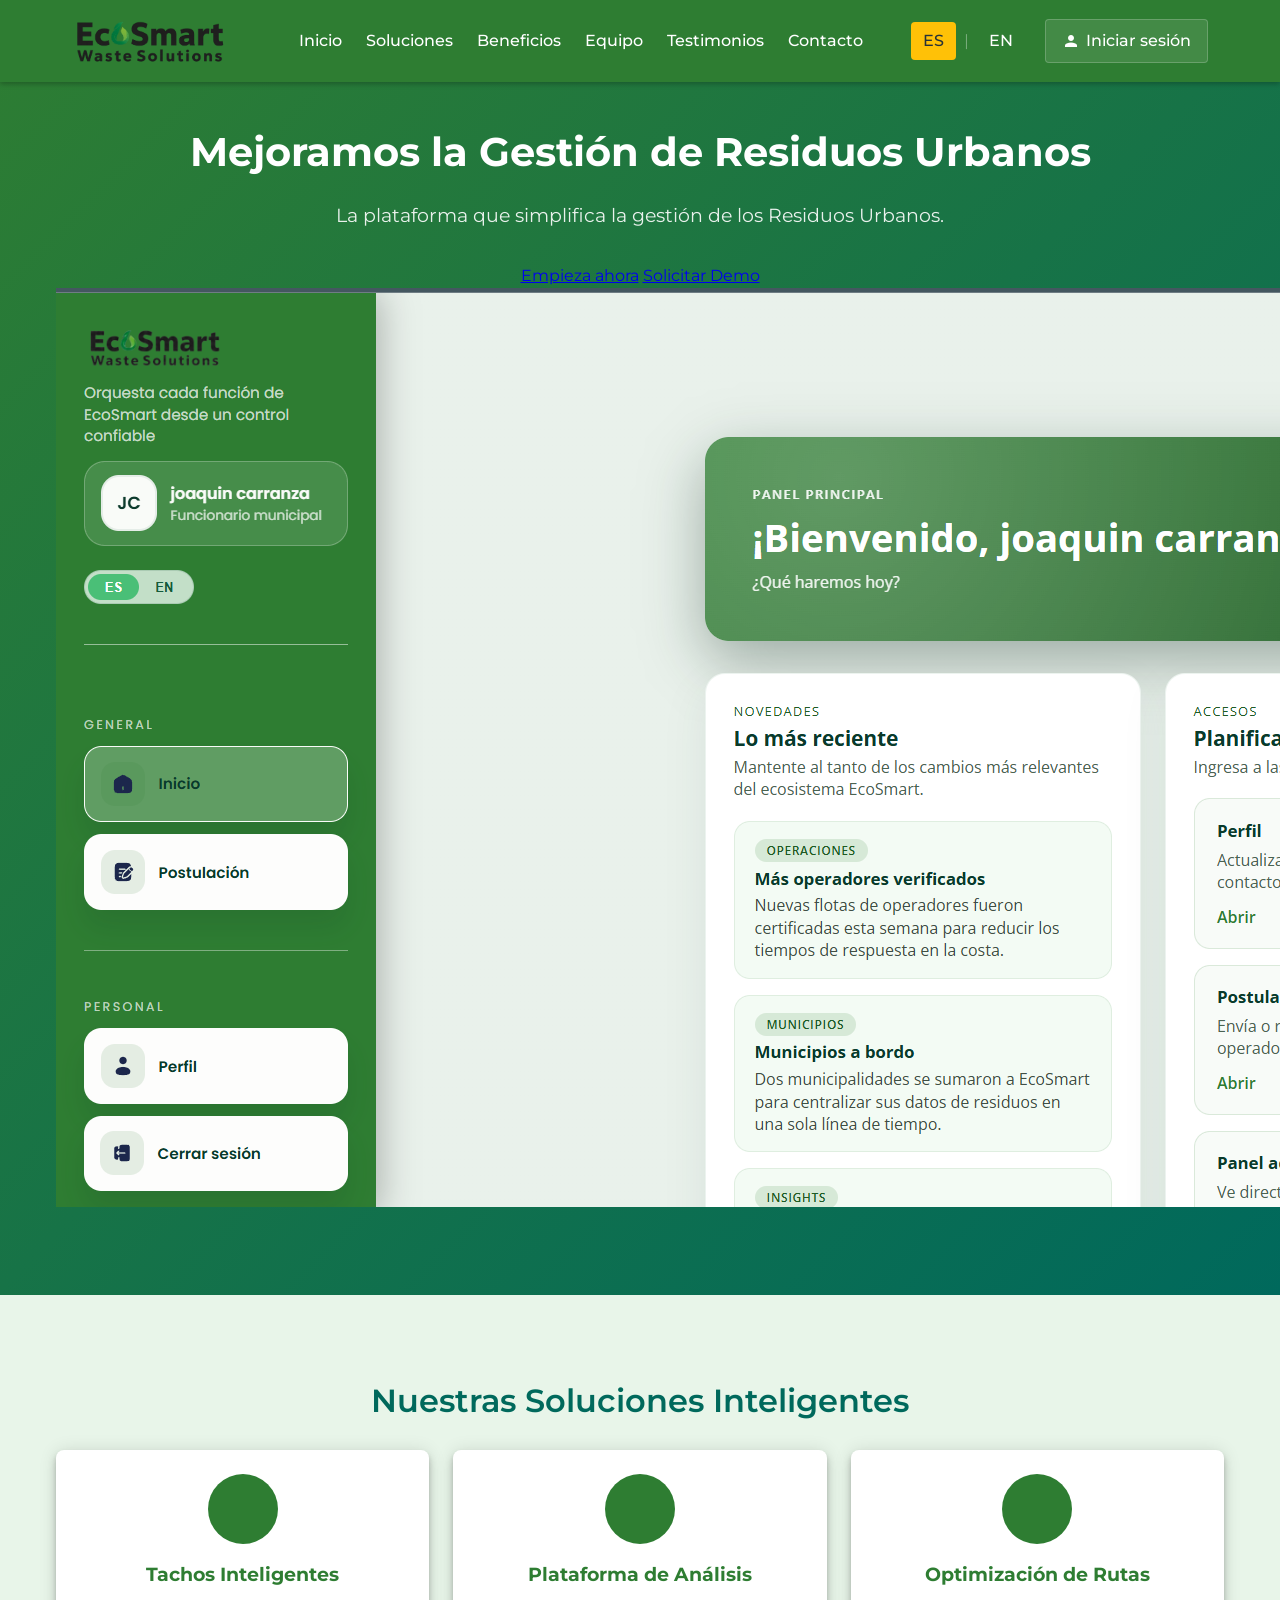
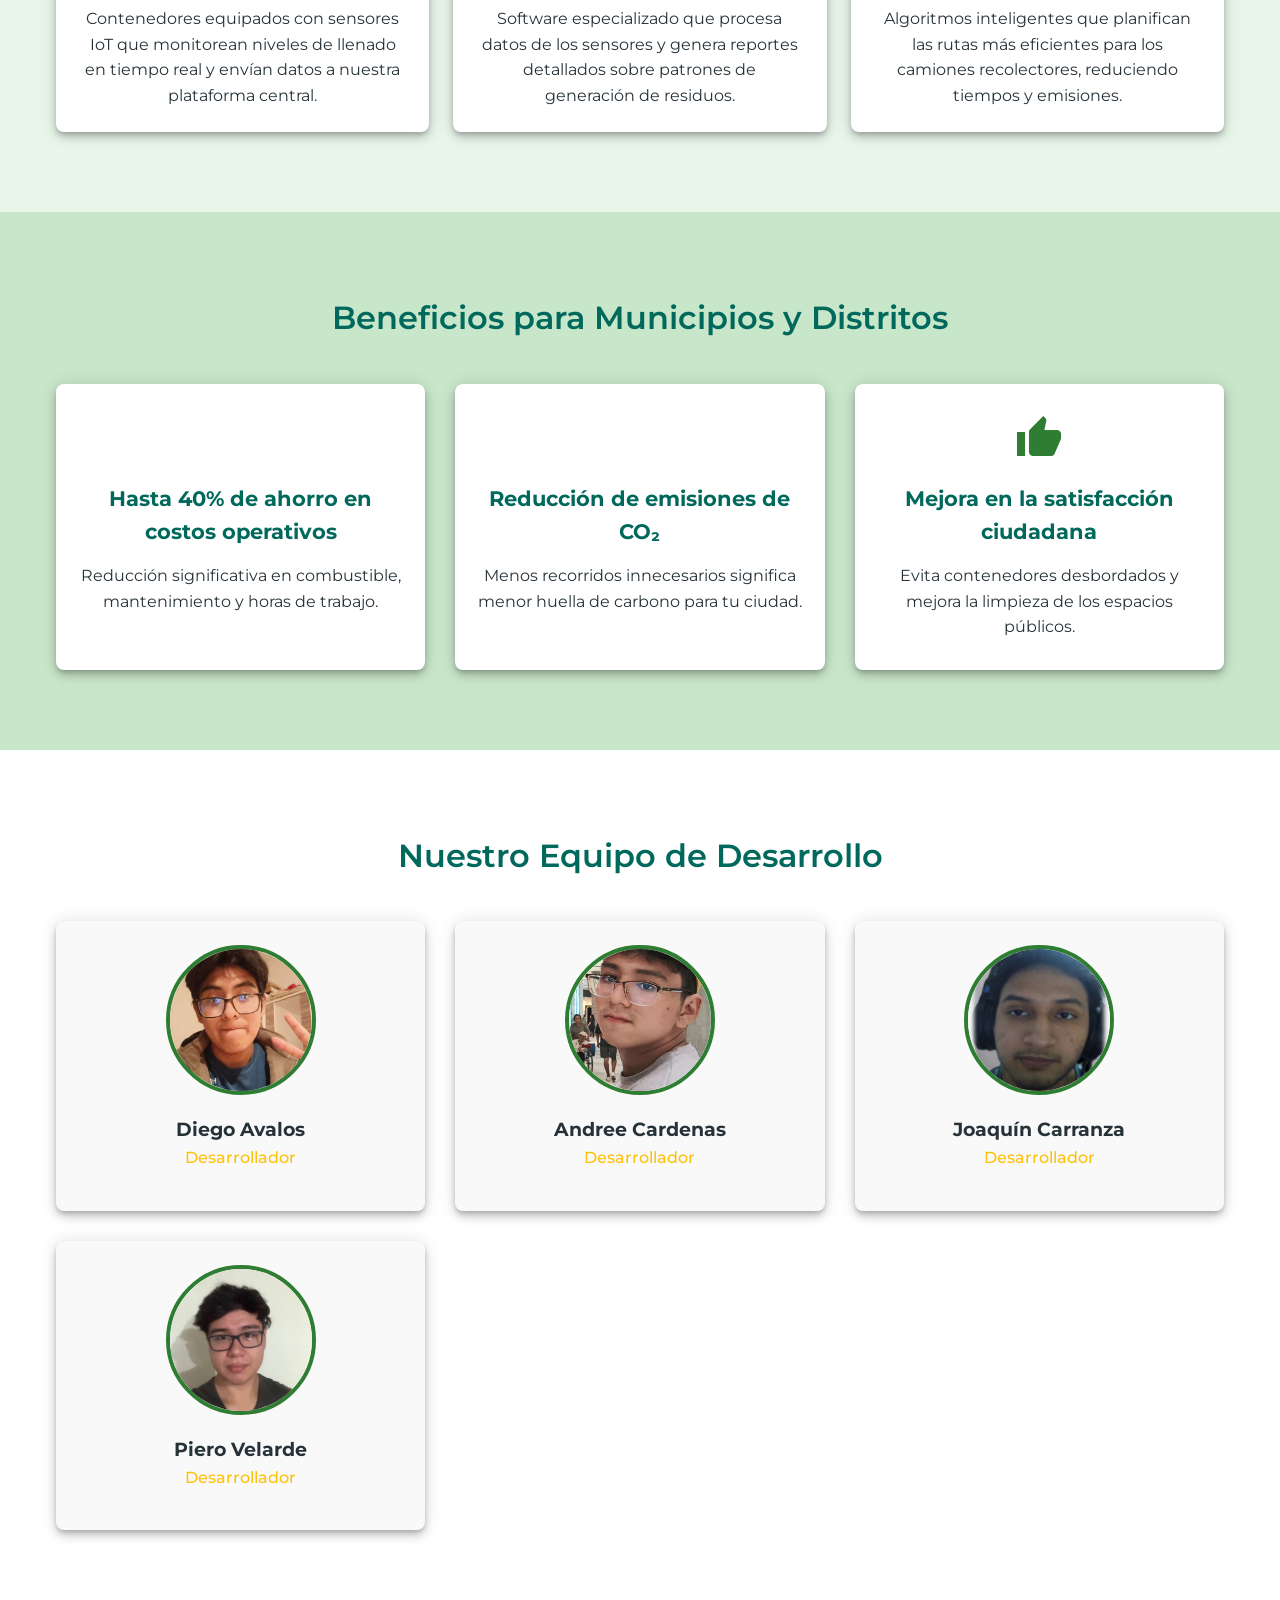
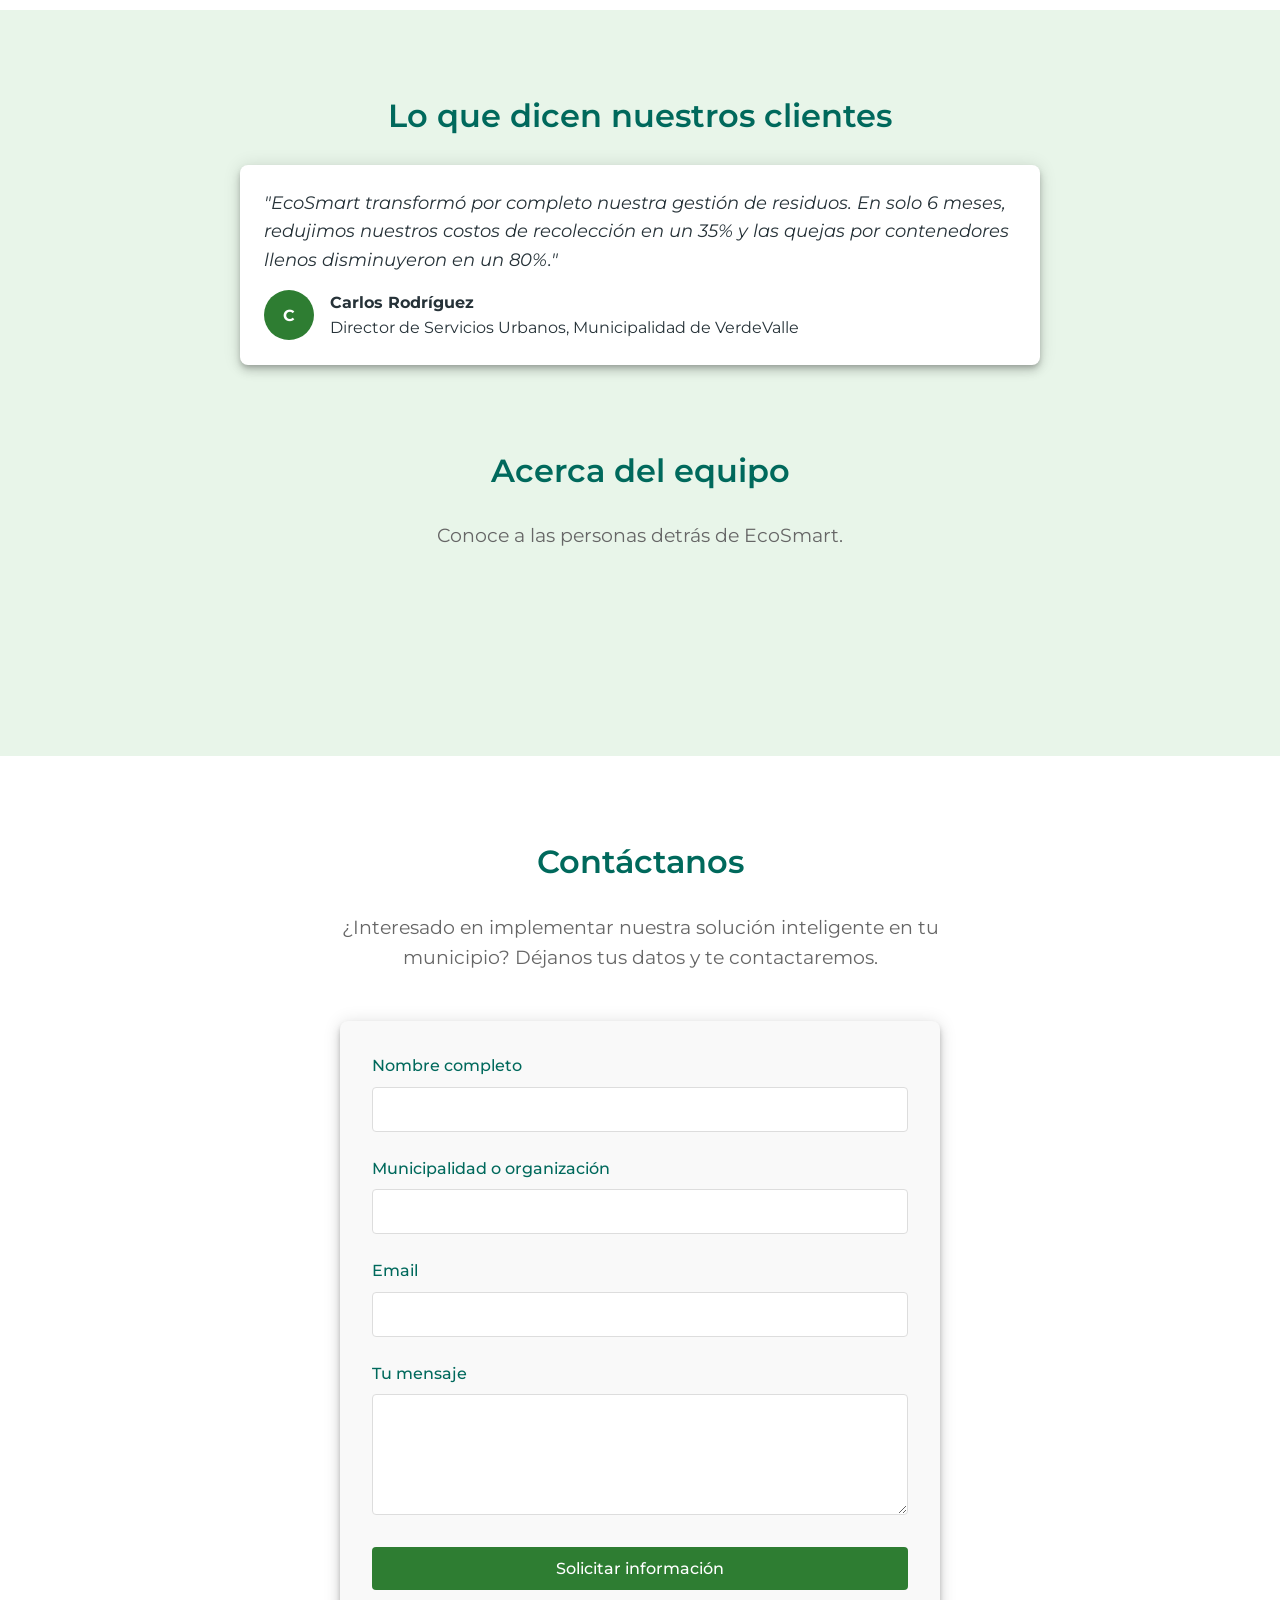
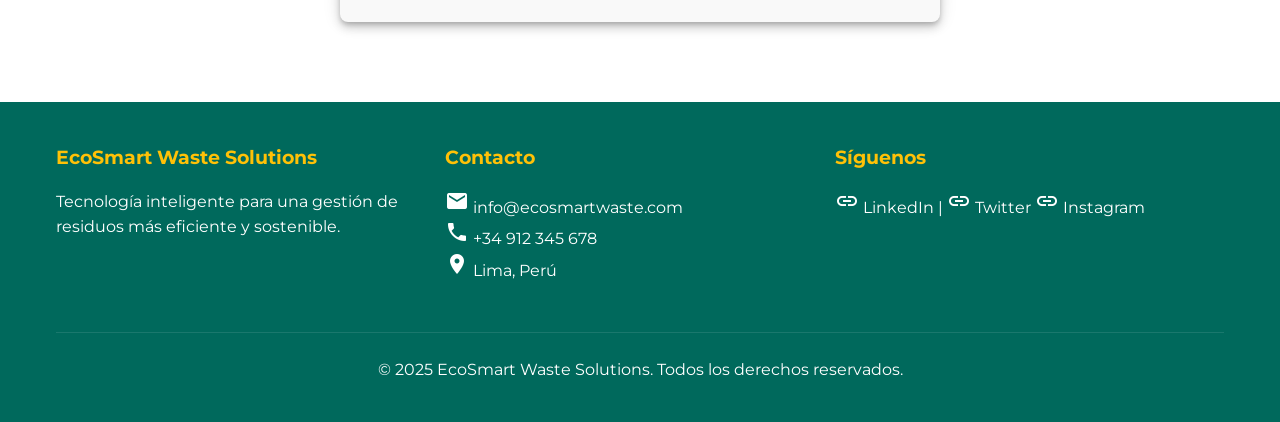
==== commit 23eeef9f: "feat(landing): add about the team section and update hero and team section" ====
--- a/index.html
+++ b/index.html
@@ -58,10 +58,20 @@
     <!-- El resto del contenido se mantiene igual -->
     <!-- Hero Section -->
     <section class="hero" id="inicio">
-        <div class="container">
-            <h1>Revolucionamos la Gestión de Residuos Urbanos</h1>
-            <p>Optimizamos la recolección de basura mediante sensores IoT y algoritmos inteligentes, reduciendo costos operativos y emisiones de CO₂.</p>
-            <button class="cta-button">Solicitar Demo</button>
+        <div class="container hero-inner">
+            <div class="hero-content">
+                <h1>Mejoramos la Gestión de Residuos Urbanos</h1>
+                <p class="hero-subtitle">La plataforma que simplifica la gestión de los Residuos Urbanos.</p>
+
+                <div class="hero-actions">
+                    <a href="#registro" class="btn btn-primary">Empieza ahora</a>
+                    <a href="#solicitar-demo" class="btn btn-outline">Solicitar Demo</a>
+                </div>
+            </div>
+
+            <div class="hero-visual" aria-hidden="true">
+                <img src="images/dashboard.png" alt="Ilustración EcoSmart">
+            </div>
         </div>
     </section>
 
@@ -124,40 +134,46 @@
     <!-- Team Section -->
     <section class="team-section" id="equipo">
         <div class="container">
-            <h2 class="section-title">Nuestro Equipo de Expertos</h2>
-            <p class="section-subtitle">Conoce a los profesionales que harán de tu ciudad un lugar más limpio y sostenible</p>
+            <h2 class="section-title">Nuestro Equipo de Desarrollo</h2>
             
             <div class="team-grid">
                 <div class="team-card">
                     <div class="team-image">
-                        <img src="https://images.unsplash.com/photo-1573496359142-b8d87734a5a2?ixlib=rb-4.0.3&ixid=M3wxMjA3fDB8MHxwaG90by1wYWdlfHx8fGVufDB8fHx8fA%3D%3D&auto=format&fit=crop&w=400&q=80" alt="Ana Martínez">
-                    </div>
-                    <div class="team-content">
-                        <h3>Ana Martínez</h3>
-                        <p class="team-role">Especialista en IoT</p>
-                        <p>Ingeniera electrónica con más de 8 años de experiencia en desarrollo de sensores inteligentes para entornos urbanos.</p>
-                    </div>
-                </div>
-                
-                <div class="team-card">
-                    <div class="team-image">
-                        <img src="https://images.unsplash.com/photo-1560250097-0b93528c311a?ixlib=rb-4.0.3&ixid=M3wxMjA3fDB8MHxwaG90by1wYWdlfHx8fGVufDB8fHx8fA%3D%3D&auto=format&fit=crop&w=400&q=80" alt="Carlos Rodríguez">
-                    </div>
-                    <div class="team-content">
-                        <h3>Carlos Rodríguez</h3>
-                        <p class="team-role">Data Scientist</p>
-                        <p>Experto en algoritmos de optimización y análisis de datos con amplia experiencia en soluciones para smart cities.</p>
-                    </div>
-                </div>
-                
-                <div class="team-card">
-                    <div class="team-image">
-                        <img src="https://images.unsplash.com/photo-1580489944761-15a19d654956?ixlib=rb-4.0.3&ixid=M3wxMjA3fDB8MHxwaG90by1wYWdlfHx8fGVufDB8fHx8fA%3D%3D&auto=format&fit=crop&w=400&q=80" alt="Elena Gómez">
-                    </div>
-                    <div class="team-content">
-                        <h3>Elena Gómez</h3>
-                        <p class="team-role">Directora de Sostenibilidad</p>
-                        <p>Especialista en economía circular y gestión de residuos con más de 10 años trabajando con administraciones públicas.</p>
+                        <img src="images/developers/DiegoAvalos.jpg" alt="Diego Avalos">
+                    </div>
+                    <div class="team-content">
+                        <h3>Diego Avalos</h3>
+                        <p class="team-role">Desarrollador</p>
+                        </div>
+                </div>
+                
+                <div class="team-card">
+                    <div class="team-image">
+                        <img src="images/developers/AndreeCardenas.jpg" alt="Andree Cardenas">
+                    </div>
+                    <div class="team-content">
+                        <h3>Andree Cardenas</h3>
+                        <p class="team-role">Desarrollador</p>
+                        </div>
+                </div>
+                
+                <div class="team-card">
+                    <div class="team-image">
+                        <img src="images/developers/JoaquinCarranza.jpeg" alt="Joaquín Carranza">
+                    </div>
+                    <div class="team-content">
+                        <h3>Joaquín Carranza</h3>
+                        <p class="team-role">Desarrollador</p>
+                        </div>
+                </div>
+
+                <div class="team-card">
+                    <div class="team-image">
+                        <img src="images/developers/PieroVelarde.jpg" alt="Piero Velarde">
+                    </div>
+                    <div class="team-content">
+                        <h3>Piero Velarde</h3>
+                        <p class="team-role">Desarrollador</p>
                     </div>
                 </div>
             </div>
@@ -181,6 +197,22 @@
         </div>
     </section>
 
+    <!-- About-The-Team Section -->
+    <section class="about-team" id="about-team">
+        <div class="container">
+            <h2 class="section-title">Acerca del equipo</h2>
+            <p class="section-subtitle">Conoce a las personas detrás de EcoSmart.</p>
+
+            <div class="video-wrapper">
+                <div class="video-responsive">
+                    <iframe src="https://www.youtube.com/embed/dQw4w9WgXcQ" title="About the EcoSmart team" frameborder="0"
+                            allow="accelerometer; autoplay; clipboard-write; encrypted-media; gyroscope; picture-in-picture" allowfullscreen>
+                    </iframe>
+                </div>
+            </div>
+        </div>
+    </section>
+
     <!-- Contact Section -->
     <section class="contact" id="contacto">
         <div class="container">
@@ -226,18 +258,19 @@
                     <h3>Contacto</h3>
                     <p><i class="material-icons">email</i> info@ecosmartwaste.com</p>
                     <p><i class="material-icons">phone</i> +34 912 345 678</p>
-                    <p><i class="material-icons">location_on</i> Madrid, España</p>
+                    <p><i class="material-icons">location_on</i> Lima, Perú</p>
                 </div>
                 <div class="footer-section">
                     <h3>Síguenos</h3>
                     <p>
                         <a href="#"><i class="material-icons">link</i> LinkedIn</a> | 
                         <a href="#"><i class="material-icons">link</i> Twitter</a>
+                        <a href="#"><i class="material-icons">link</i> Instagram</a>
                     </p>
                 </div>
             </div>
             <div class="footer-bottom">
-                <p>&copy; 2023 EcoSmart Waste Solutions. Todos los derechos reservados.</p>
+                <p>&copy; 2025 EcoSmart Waste Solutions. Todos los derechos reservados.</p>
             </div>
         </div>
     </footer>
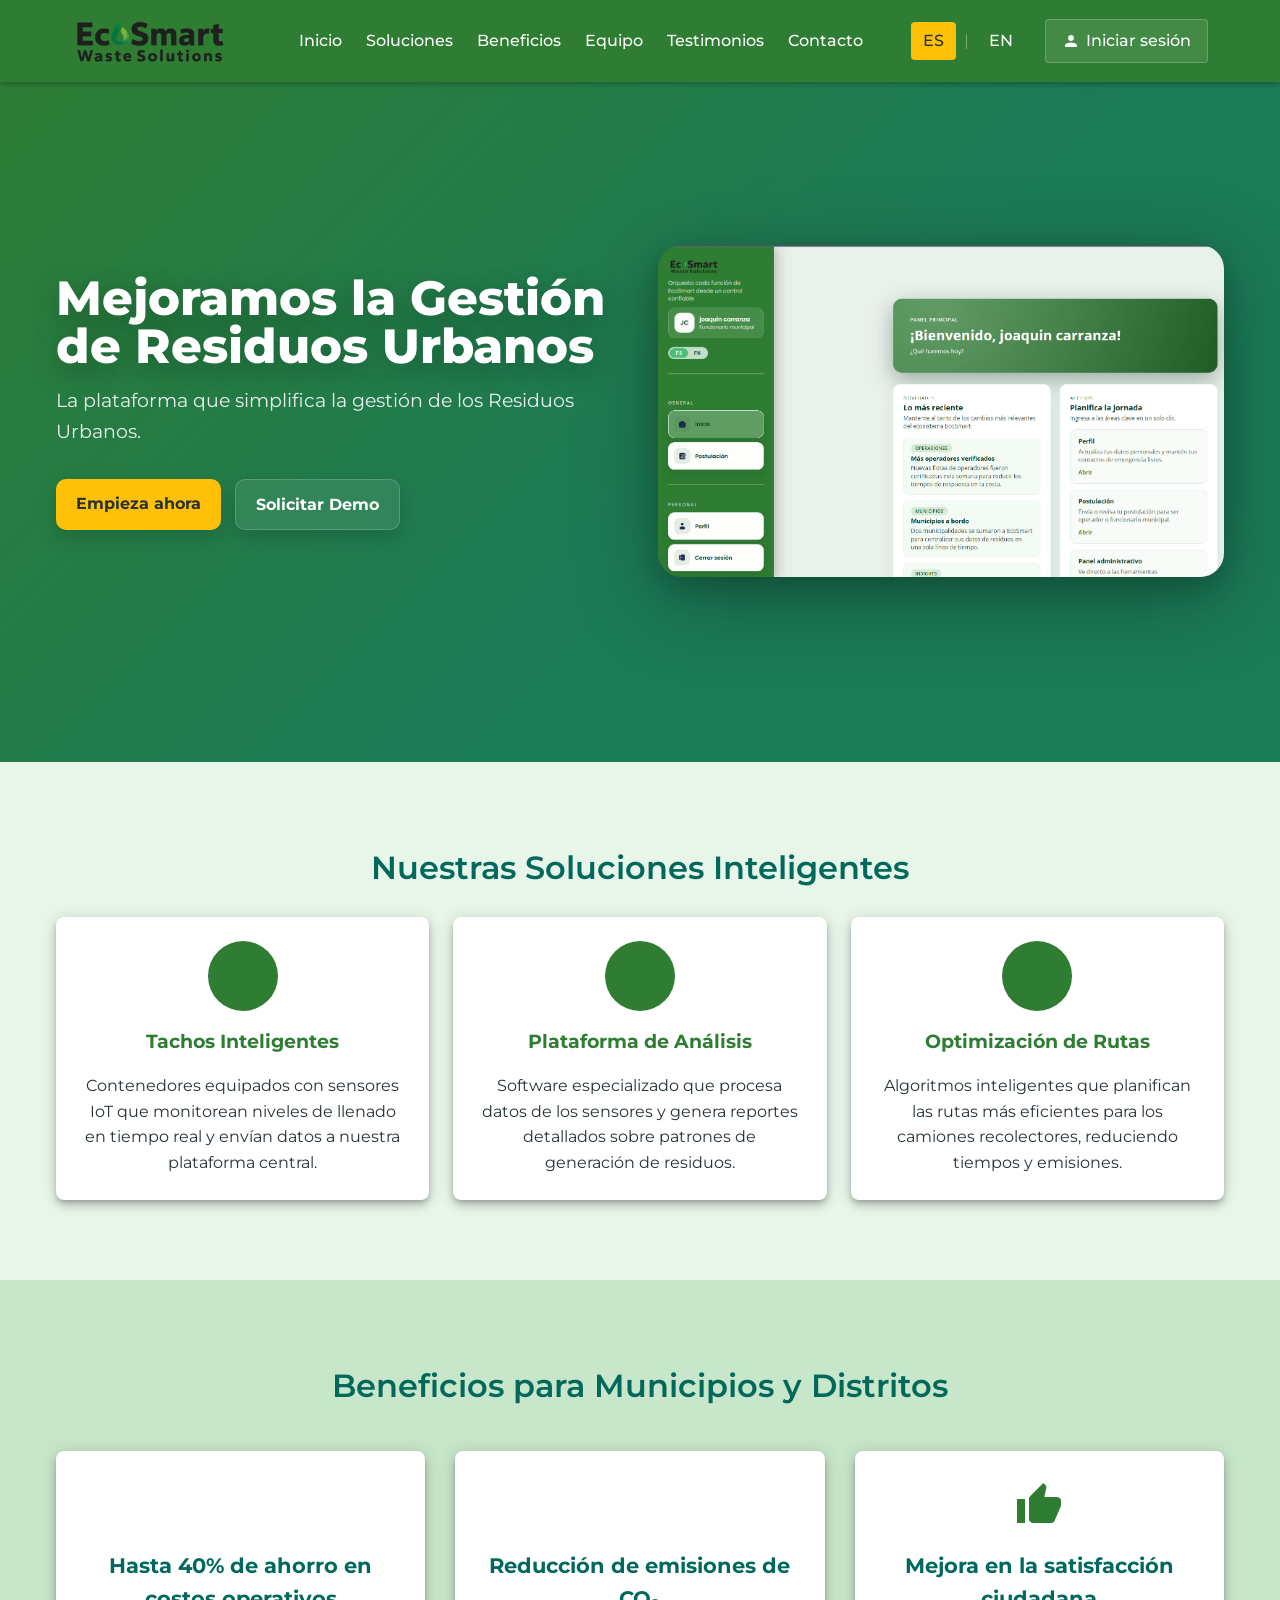
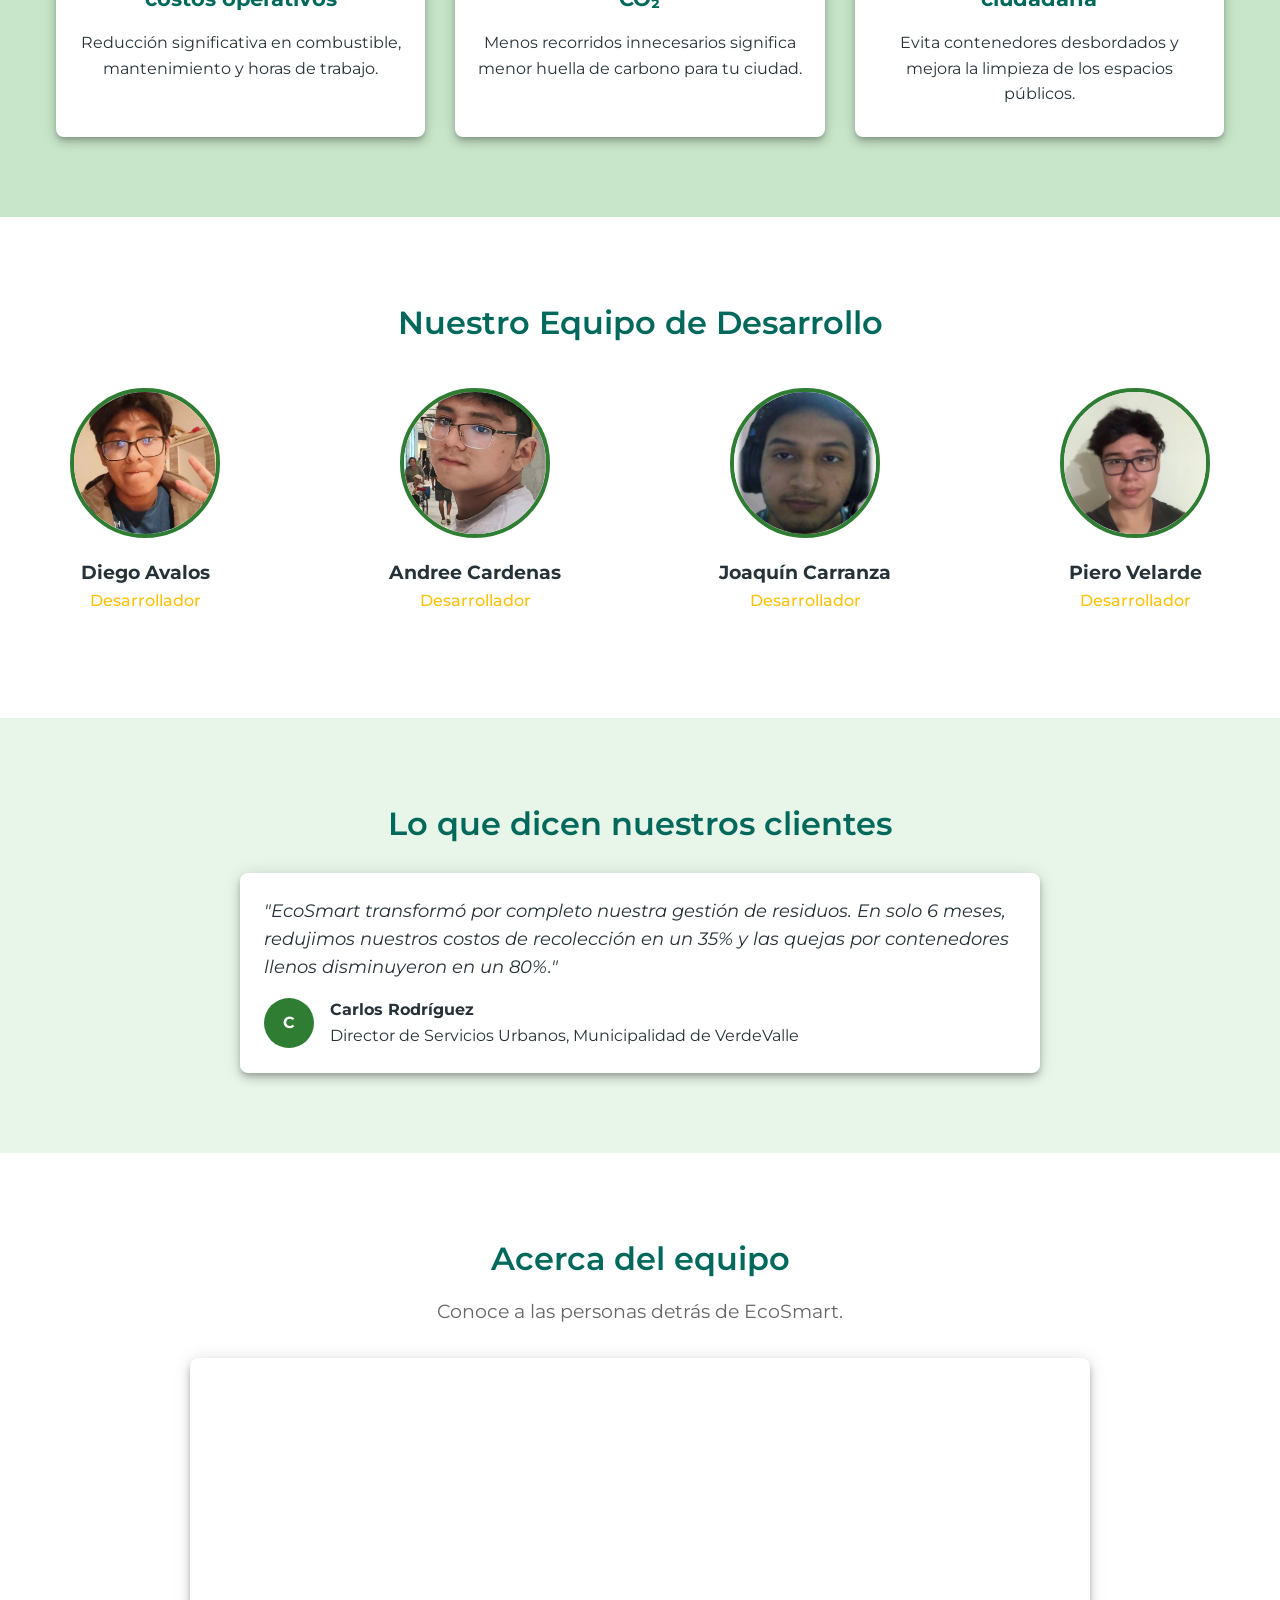
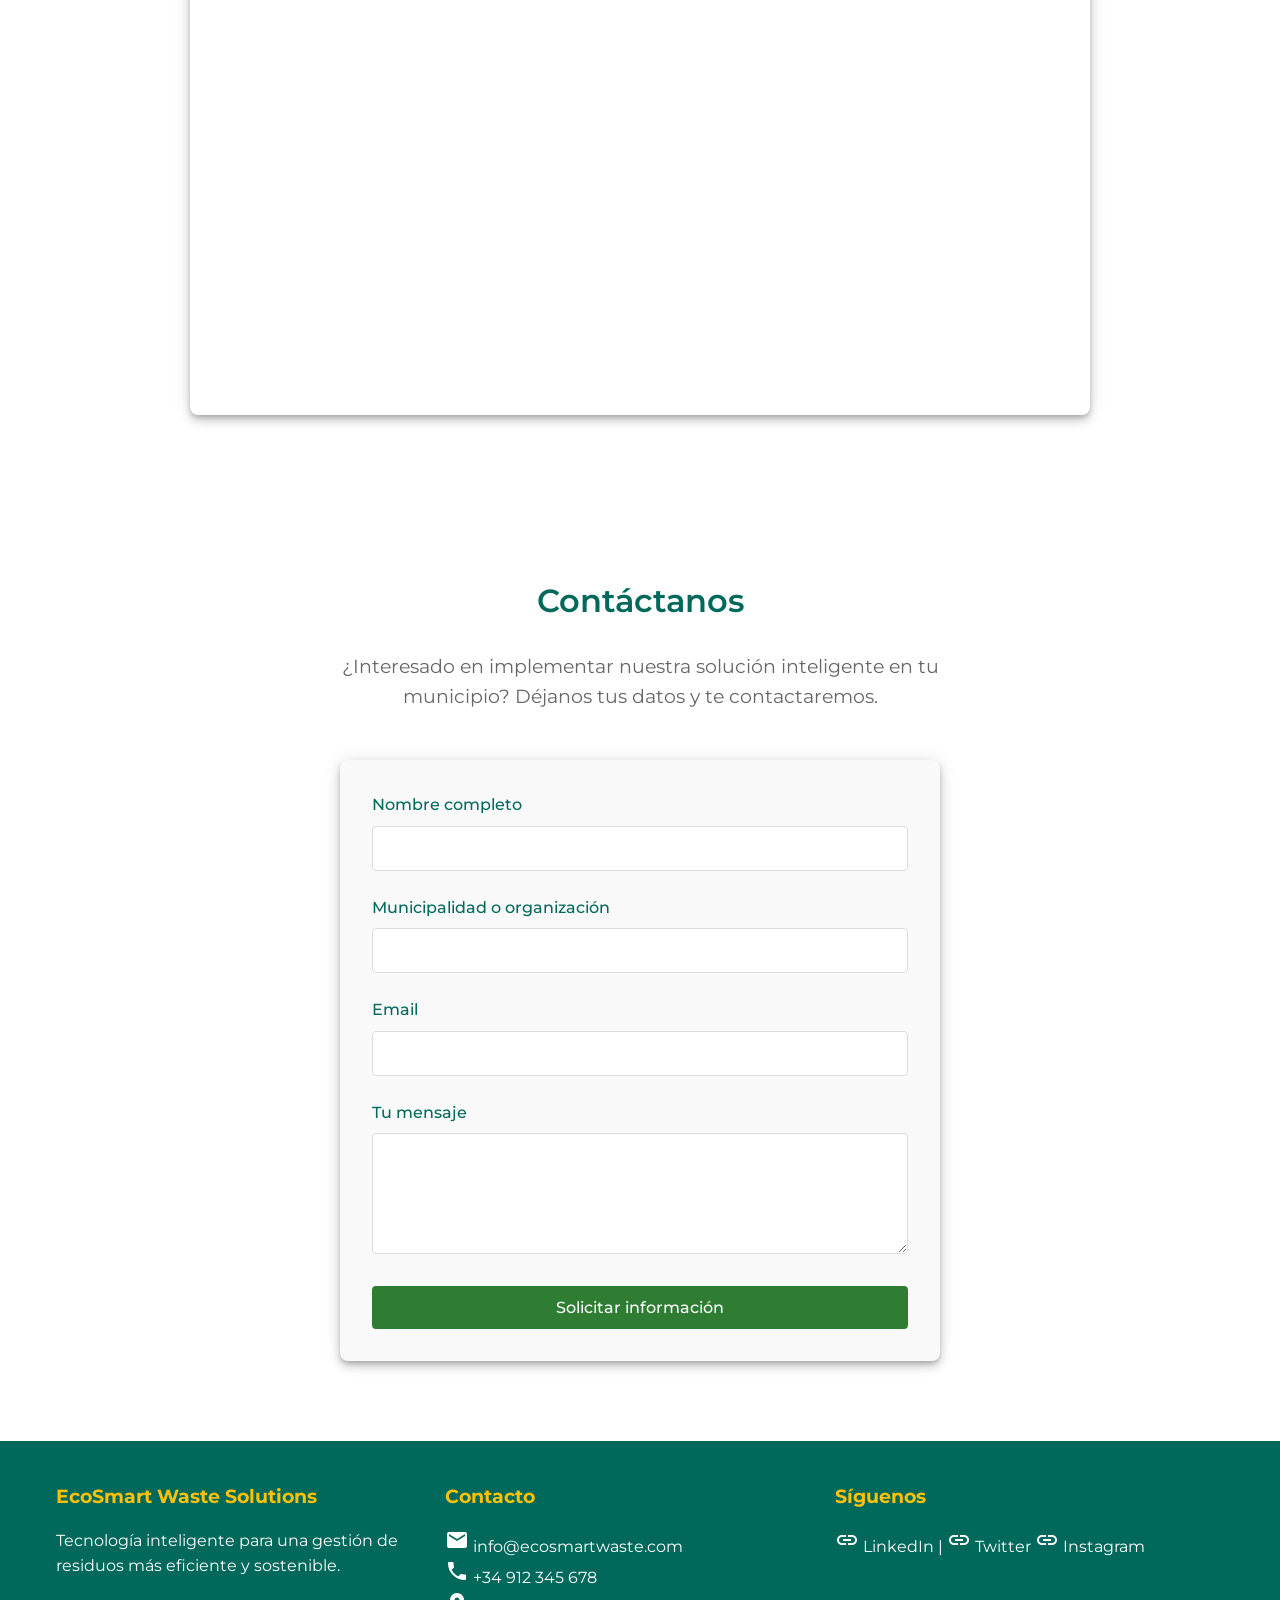
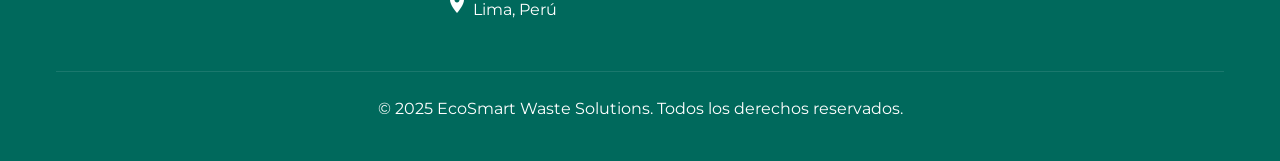
==== commit dc1ea6e5: "update(landing): change links to front end" ====
--- a/index.html
+++ b/index.html
@@ -45,7 +45,7 @@
                             <span class="language-divider">|</span>
                             <a href="index-en.html" class="language-btn">EN</a>
                         </div>
-                        <a href="http://eco-clean-web-frontend.vercel.app" class="login-btn">
+                        <a href="https://eco-clean-front-end.vercel.app/sign-in" class="login-btn">
                             <i class="material-icons">person</i>
                             Iniciar sesión
                         </a>
@@ -64,8 +64,8 @@
                 <p class="hero-subtitle">La plataforma que simplifica la gestión de los Residuos Urbanos.</p>
 
                 <div class="hero-actions">
-                    <a href="#registro" class="btn btn-primary">Empieza ahora</a>
-                    <a href="#solicitar-demo" class="btn btn-outline">Solicitar Demo</a>
+                    <a href="https://eco-clean-front-end.vercel.app/sign-in" class="btn btn-primary">Empieza ahora</a>
+                    <a href="https://eco-clean-front-end.vercel.app/sign-in" class="btn btn-outline">Solicitar Demo</a>
                 </div>
             </div>
 
@@ -205,7 +205,7 @@
 
             <div class="video-wrapper">
                 <div class="video-responsive">
-                    <iframe src="https://www.youtube.com/embed/dQw4w9WgXcQ" title="About the EcoSmart team" frameborder="0"
+                    <iframe src="https://www.youtube.com/embed/video" title="About the EcoSmart team" frameborder="0"
                             allow="accelerometer; autoplay; clipboard-write; encrypted-media; gyroscope; picture-in-picture" allowfullscreen>
                     </iframe>
                 </div>
--- a/styles.css
+++ b/styles.css
@@ -170,17 +170,84 @@
 
 /* Hero Section */
 .hero {
-    padding-top: 120px;
-    padding-bottom: 80px;
-    background: linear-gradient(135deg, var(--primary-color), var(--secondary-color));
-    color: var(--light-text);
-    text-align: center;
+    padding-top: 120px; /* keep header offset */
+    padding-bottom: 60px;
+    background: linear-gradient(135deg, var(--primary-color) 0%, #1b7a58 60%);
+    color: var(--light-text);
+    overflow: hidden;
+}
+
+.hero-inner {
+    display: flex;
+    align-items: center;
+    gap: 36px;
+    min-height: calc(78vh - 120px);
+}
+
+.hero-content {
+    flex: 1;
 }
 
 .hero h1 {
-    font-size: 2.5rem;
-    margin-bottom: 16px;
+    font-size: 3rem;
+    line-height: 1.02;
+    margin-bottom: 14px;
+    font-weight: 800;
+    color: var(--light-text);
+    text-shadow: 0 8px 30px rgba(0,0,0,0.28);
+}
+
+.hero-subtitle {
+    font-size: 1.125rem;
+    margin-bottom: 20px;
+    max-width: 680px;
+    opacity: 0.95;
+}
+
+.hero-actions {
+    display: flex;
+    gap: 14px;
+    margin-bottom: 18px;
+}
+
+.btn {
+    display: inline-block;
+    padding: 12px 20px;
+    border-radius: 10px;
     font-weight: 700;
+    text-decoration: none;
+    transition: transform 0.18s ease, box-shadow 0.18s ease;
+    box-shadow: 0 8px 20px rgba(0,0,0,0.15);
+}
+
+.btn-primary {
+    background-color: var(--accent-color);
+    color: var(--dark-text);
+}
+
+.btn-primary:hover {
+    transform: translateY(-4px);
+    box-shadow: 0 14px 34px rgba(0,0,0,0.25);
+}
+
+.btn-outline {
+    background: rgba(255,255,255,0.08);
+    color: var(--light-text);
+    border: 1px solid rgba(255,255,255,0.18);
+}
+
+.btn-outline:hover {
+    transform: translateY(-3px);
+}
+
+/* Small stats below CTAs */
+.hero-stats {
+    display: flex;
+    gap: 18px;
+    margin-top: 10px;
+    color: rgba(255,255,255,0.92);
+    font-weight: 600;
+    font-size: 0.95rem;
 }
 
 .hero p {
@@ -188,6 +255,37 @@
     max-width: 700px;
     margin: 0 auto 32px;
     opacity: 0.9;
+}
+
+.hero-stats span {
+    background: rgba(255,255,255,0.08);
+    padding: 8px 12px;
+    border-radius: 999px;
+    box-shadow: inset 0 -1px 0 rgba(255,255,255,0.02);
+}
+
+/* Visual (illustration) */
+.hero-visual {
+    flex: 1;
+    display: flex;
+    justify-content: center;
+    align-items: center;
+}
+
+.hero-visual img {
+    max-width: 720px;
+    width: 100%;
+    height: auto;
+    border-radius: 24px;
+    animation: float 6s ease-in-out infinite;
+    filter: drop-shadow(0 18px 40px rgba(0,0,0,0.28));
+    transition: transform 0.25s ease, box-shadow 0.25s ease;
+    box-shadow: 0 12px 30px rgba(0,0,0,0.18);
+}
+
+.hero-visual img:hover {
+    transform: translateY(-8px) scale(1.02);
+    box-shadow: 0 20px 40px rgba(0,0,0,0.22);
 }
 
 .cta-button {
@@ -309,19 +407,22 @@
 }
 
 .team-grid {
-    display: grid;
-    grid-template-columns: repeat(auto-fit, minmax(300px, 1fr));
+    display: flex;
+    justify-content: center;
+    align-items: flex-start;
     gap: 30px;
     margin-top: 40px;
+    flex-wrap: nowrap;
+    -webkit-overflow-scrolling: touch;
+    padding-bottom: 8px;
+    scroll-snap-type: x mandatory;
 }
 
 .team-card {
+    flex: 0 0 300px;
+    max-width: 300px;
     text-align: center;
-    padding: 24px;
-    background-color: #f9f9f9;
-    border-radius: 8px;
-    box-shadow: var(--card-shadow);
-    transition: transform 0.3s;
+    scroll-snap-align: center;
 }
 
 .team-card:hover {
@@ -489,6 +590,62 @@
     padding-top: 24px;
     border-top: 1px solid rgba(255,255,255,0.1);
     margin-top: 24px;
+}
+
+.about-team {
+    padding: 80px 0;
+    background-color: white;
+}
+
+.about-team .section-title {
+    margin-bottom: 12px;
+    color: var(--secondary-color);
+}
+
+.about-team .section-subtitle {
+    margin-bottom: 32px;
+    color: #666;
+    max-width: 800px;
+    margin-left: auto;
+    margin-right: auto;
+    text-align: center;
+}
+
+/* Responsive YouTube embed */
+.video-wrapper {
+    display: flex;
+    justify-content: center;
+    width: 100%;
+}
+
+.video-responsive {
+    width: 100%;
+    max-width: 900px;
+    min-height: 240px; /* Ensures minimum height for the player */
+    position: relative;
+    padding-bottom: 56.25%; /* 16:9 ratio */
+    height: 0;
+    overflow: hidden;
+    border-radius: 8px;
+    box-shadow: var(--card-shadow);
+}
+
+.video-responsive iframe,
+.video-responsive object,
+.video-responsive embed {
+    position: absolute;
+    top: 0;
+    left: 0;
+    width: 100%;
+    height: 100%;
+    border: 0;
+}
+
+/* Floating animation */
+@keyframes float {
+    0%   { transform: translateY(0); }
+    50%  { transform: translateY(-12px); }
+    100% { transform: translateY(0); }
 }
 
 /* Responsive Design */
@@ -567,4 +724,61 @@
     .language-switcher {
         margin-right: 0;
     }
+
+    @media (max-width: 900px) {
+        .team-card {
+            flex: 0 0 260px;
+            max-width: 260px;
+        }
+        .hero-inner {
+            flex-direction: column-reverse;
+            text-align: center;
+            min-height: auto;
+            gap: 24px;
+        }
+
+        .hero h1 {
+            font-size: 2rem;
+        }
+
+        .hero-visual img {
+            max-width: 360px;
+        }
+
+        .hero-stats {
+            justify-content: center;
+            flex-wrap: wrap;
+        }
+
+        .hero-visual img {
+            max-width: 480px;
+            border-radius: 20px;
+        }
+    }
+
+    @media (max-width: 480px) {
+        .team-grid {
+            gap: 16px;
+            padding-left: 16px;
+            padding-right: 16px;
+        }
+
+        .team-card {
+            flex: 0 0 220px;
+            max-width: 220px;
+        }
+
+        .about-team {
+            padding: 40px 0;
+        }
+
+        .video-responsive {
+            max-width: 100%;
+        }
+
+        .hero-visual img {
+            max-width: 360px;
+            border-radius: 16px;
+        }
+    }
 }
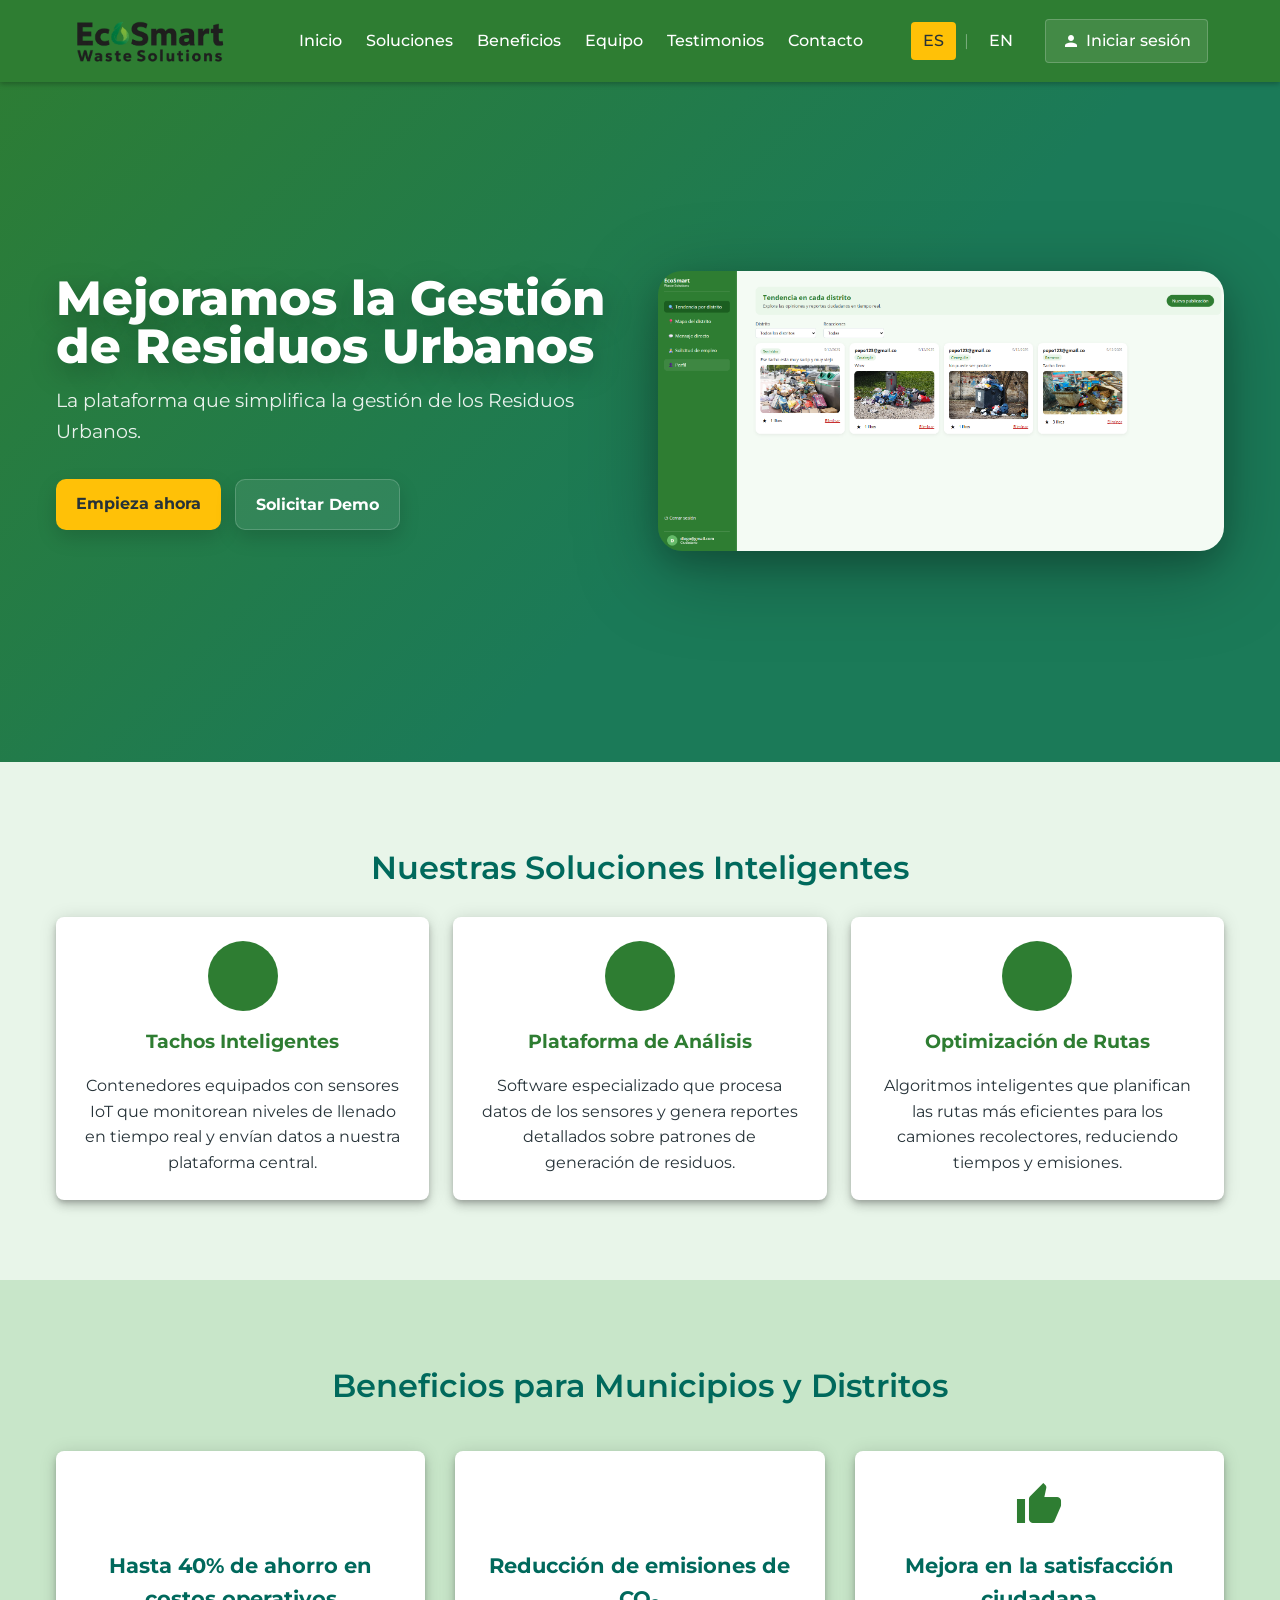
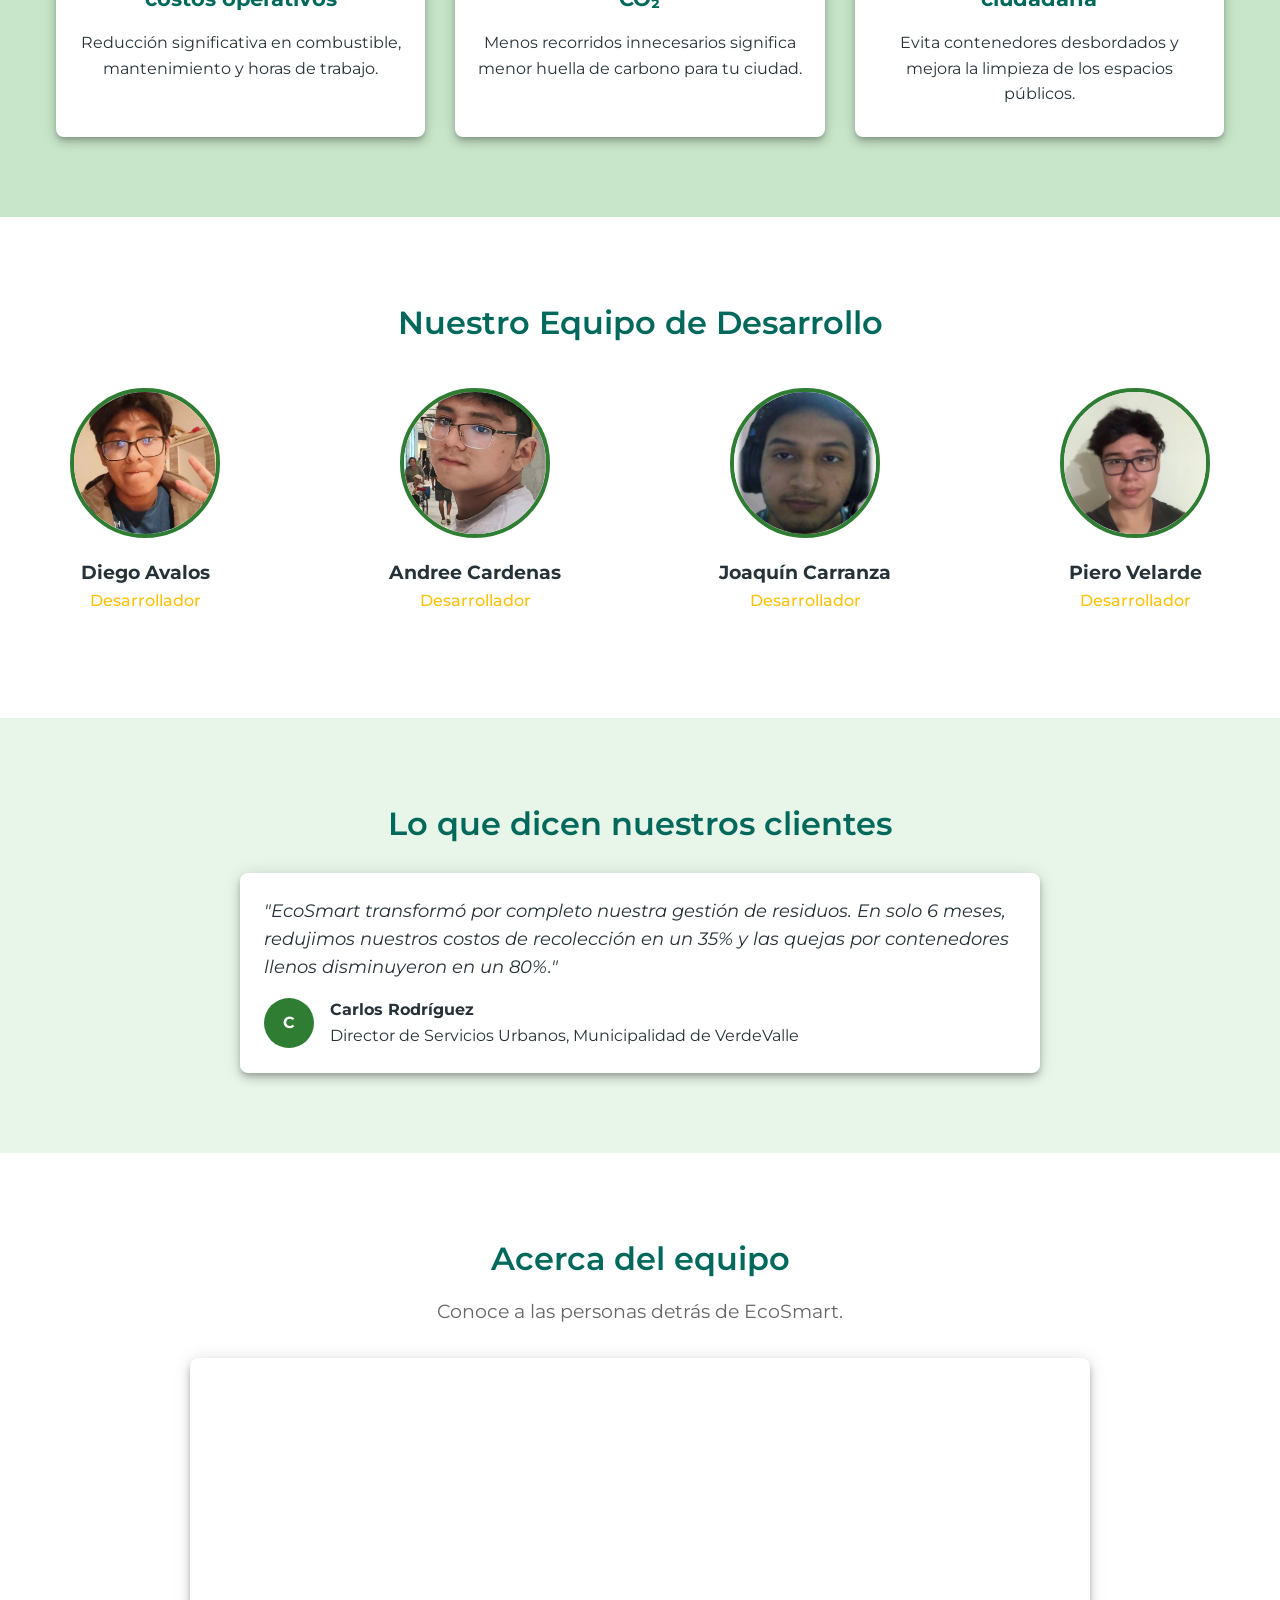
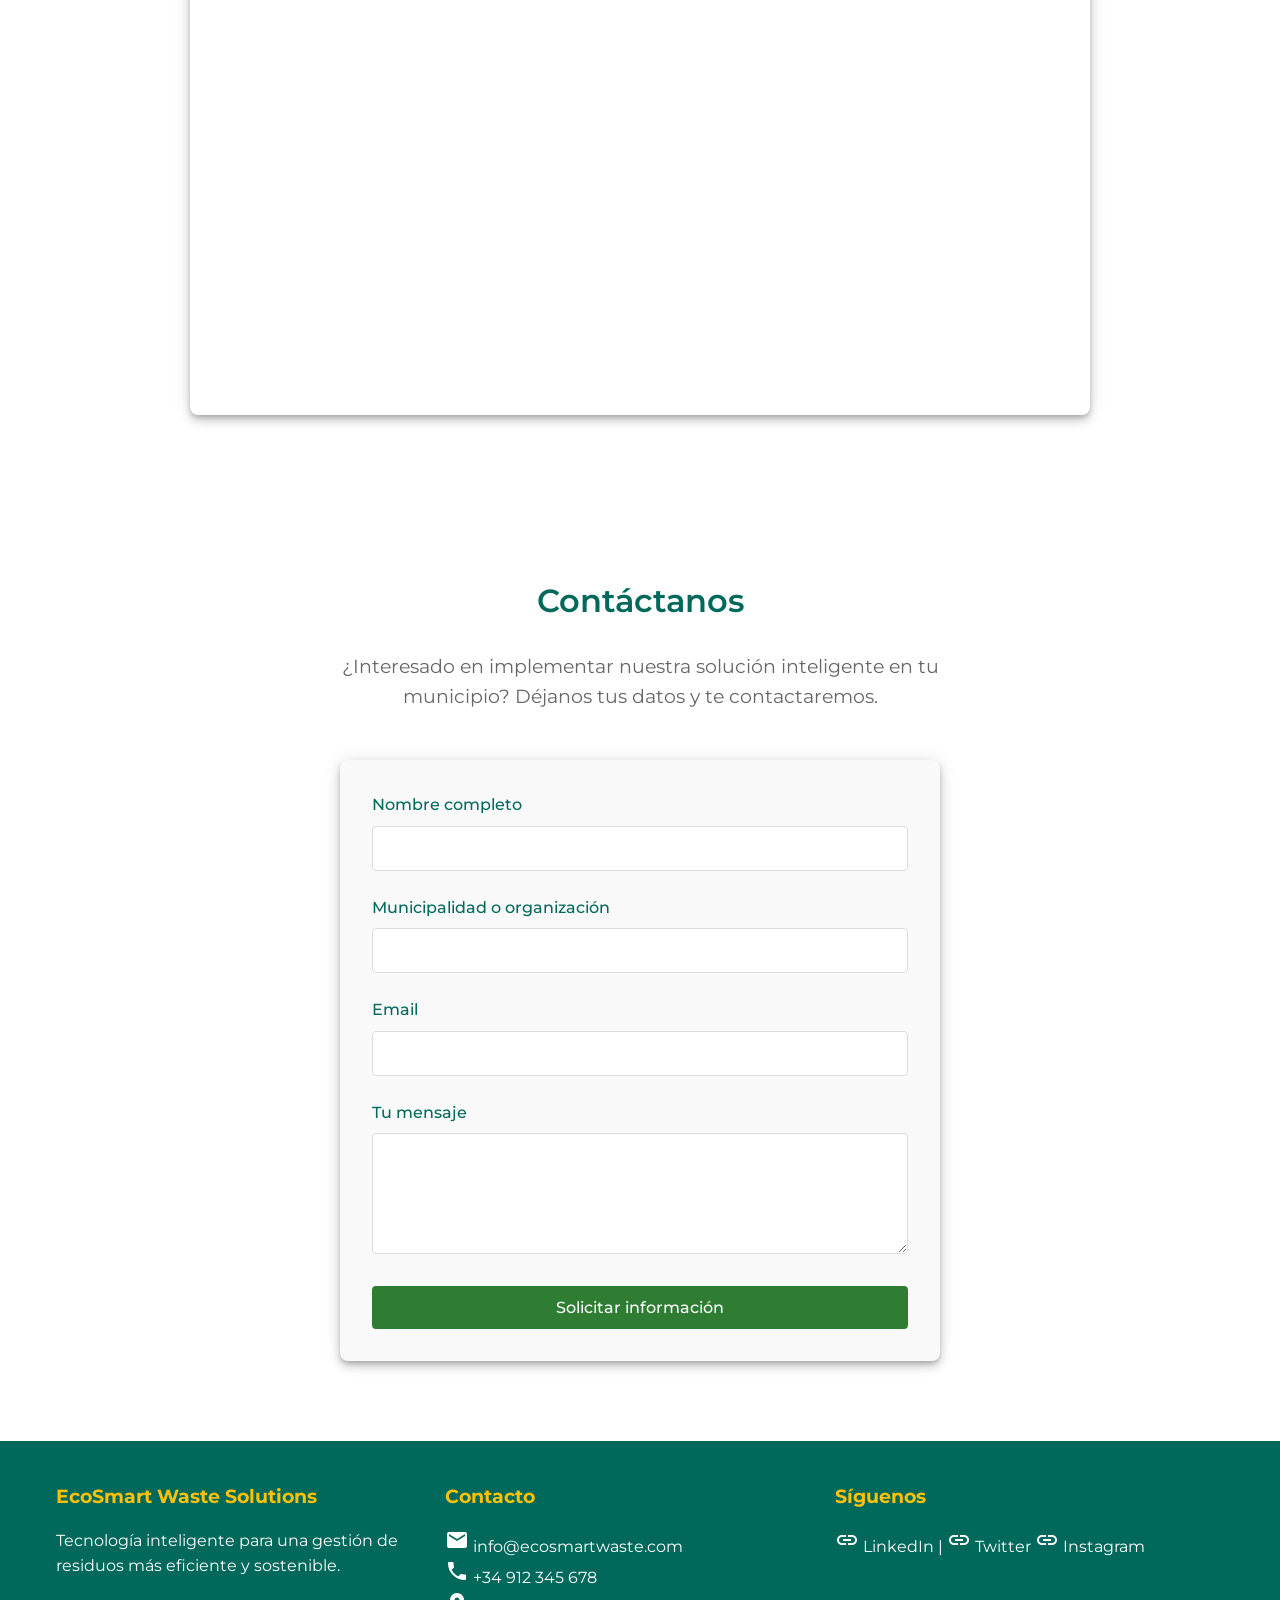
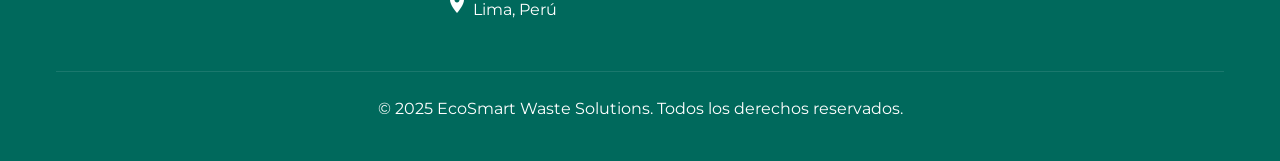
==== commit f255852c: "Fix HTML encoding issues in index.html" ====
--- a/index.html
+++ b/index.html
@@ -205,7 +205,7 @@
 
             <div class="video-wrapper">
                 <div class="video-responsive">
-                    <iframe src="https://www.youtube.com/embed/video" title="About the EcoSmart team" frameborder="0"
+                    <iframe src="https://youtu.be/embed/I4IkQBoVQDM" title="About the EcoSmart team" frameborder="0"
                             allow="accelerometer; autoplay; clipboard-write; encrypted-media; gyroscope; picture-in-picture" allowfullscreen>
                     </iframe>
                 </div>
@@ -275,4 +275,6 @@
         </div>
     </footer>
 </body>
-</html>+
+</html>
+
